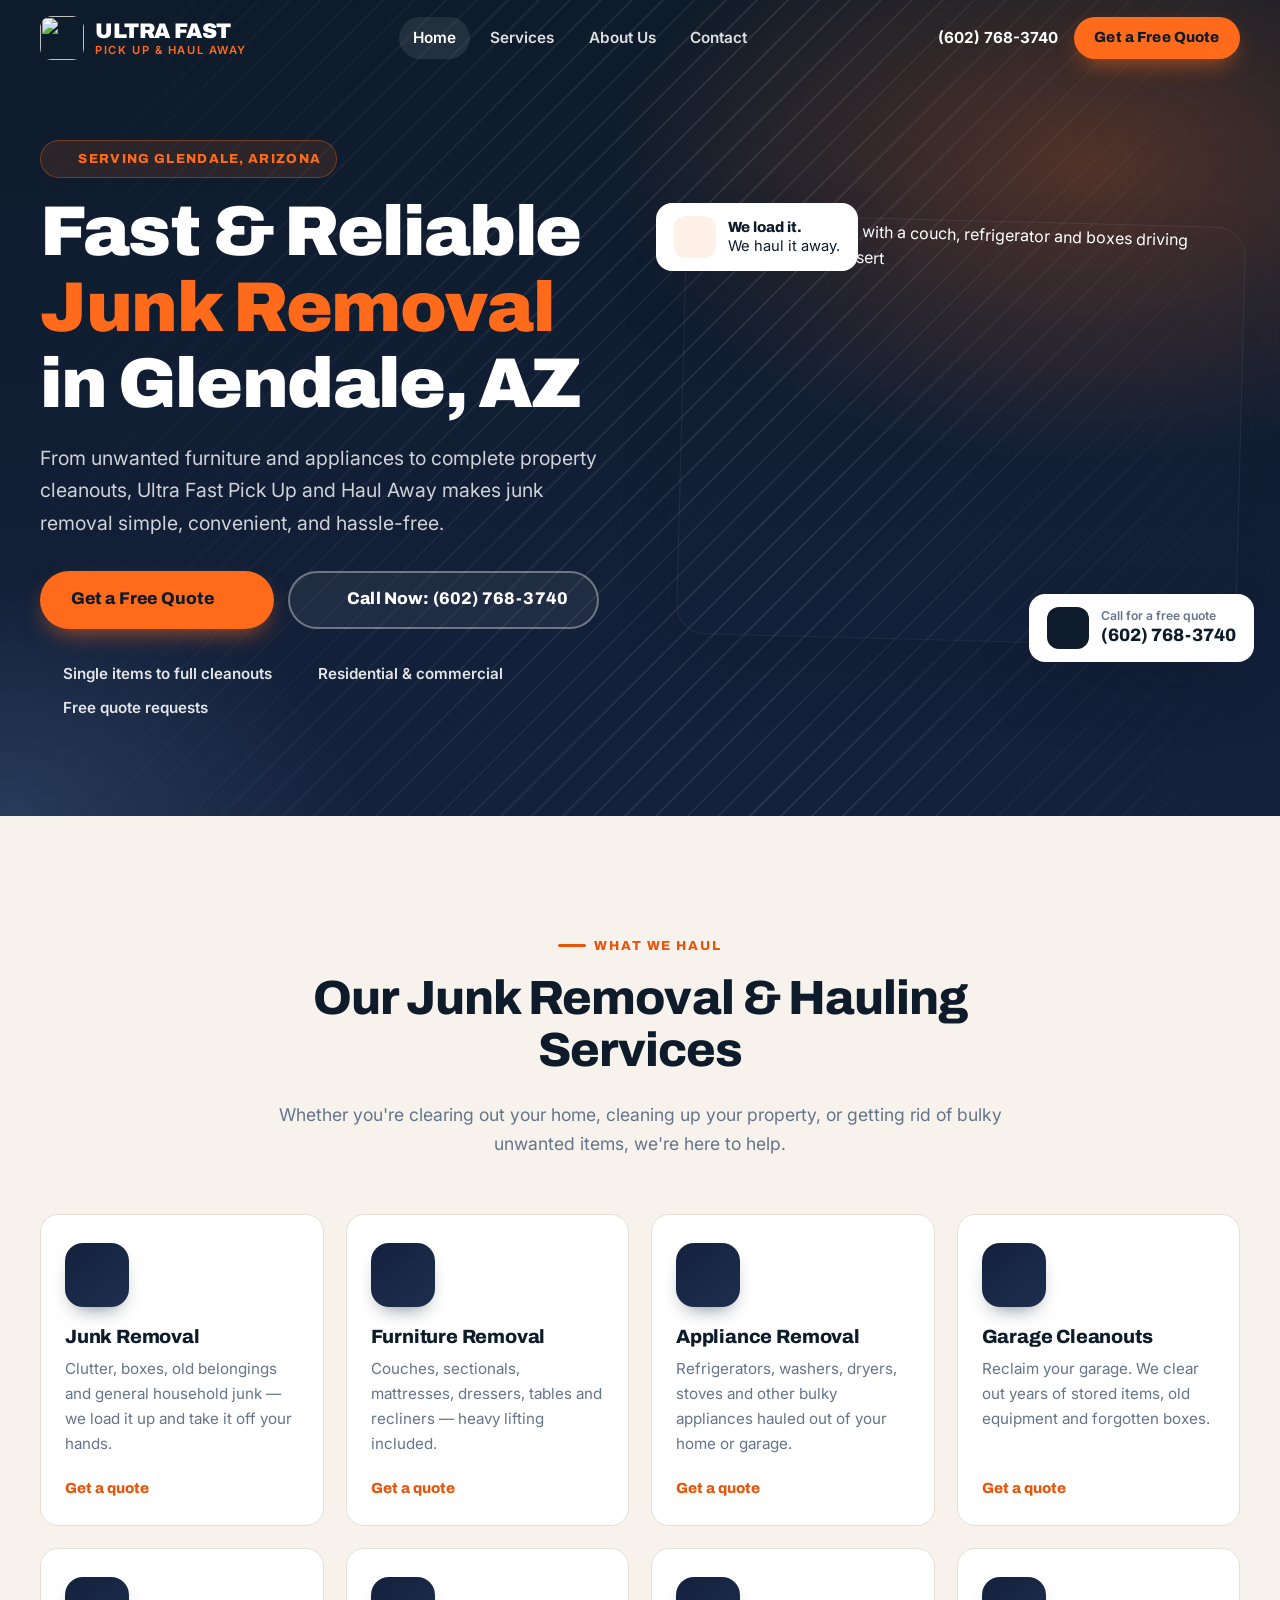
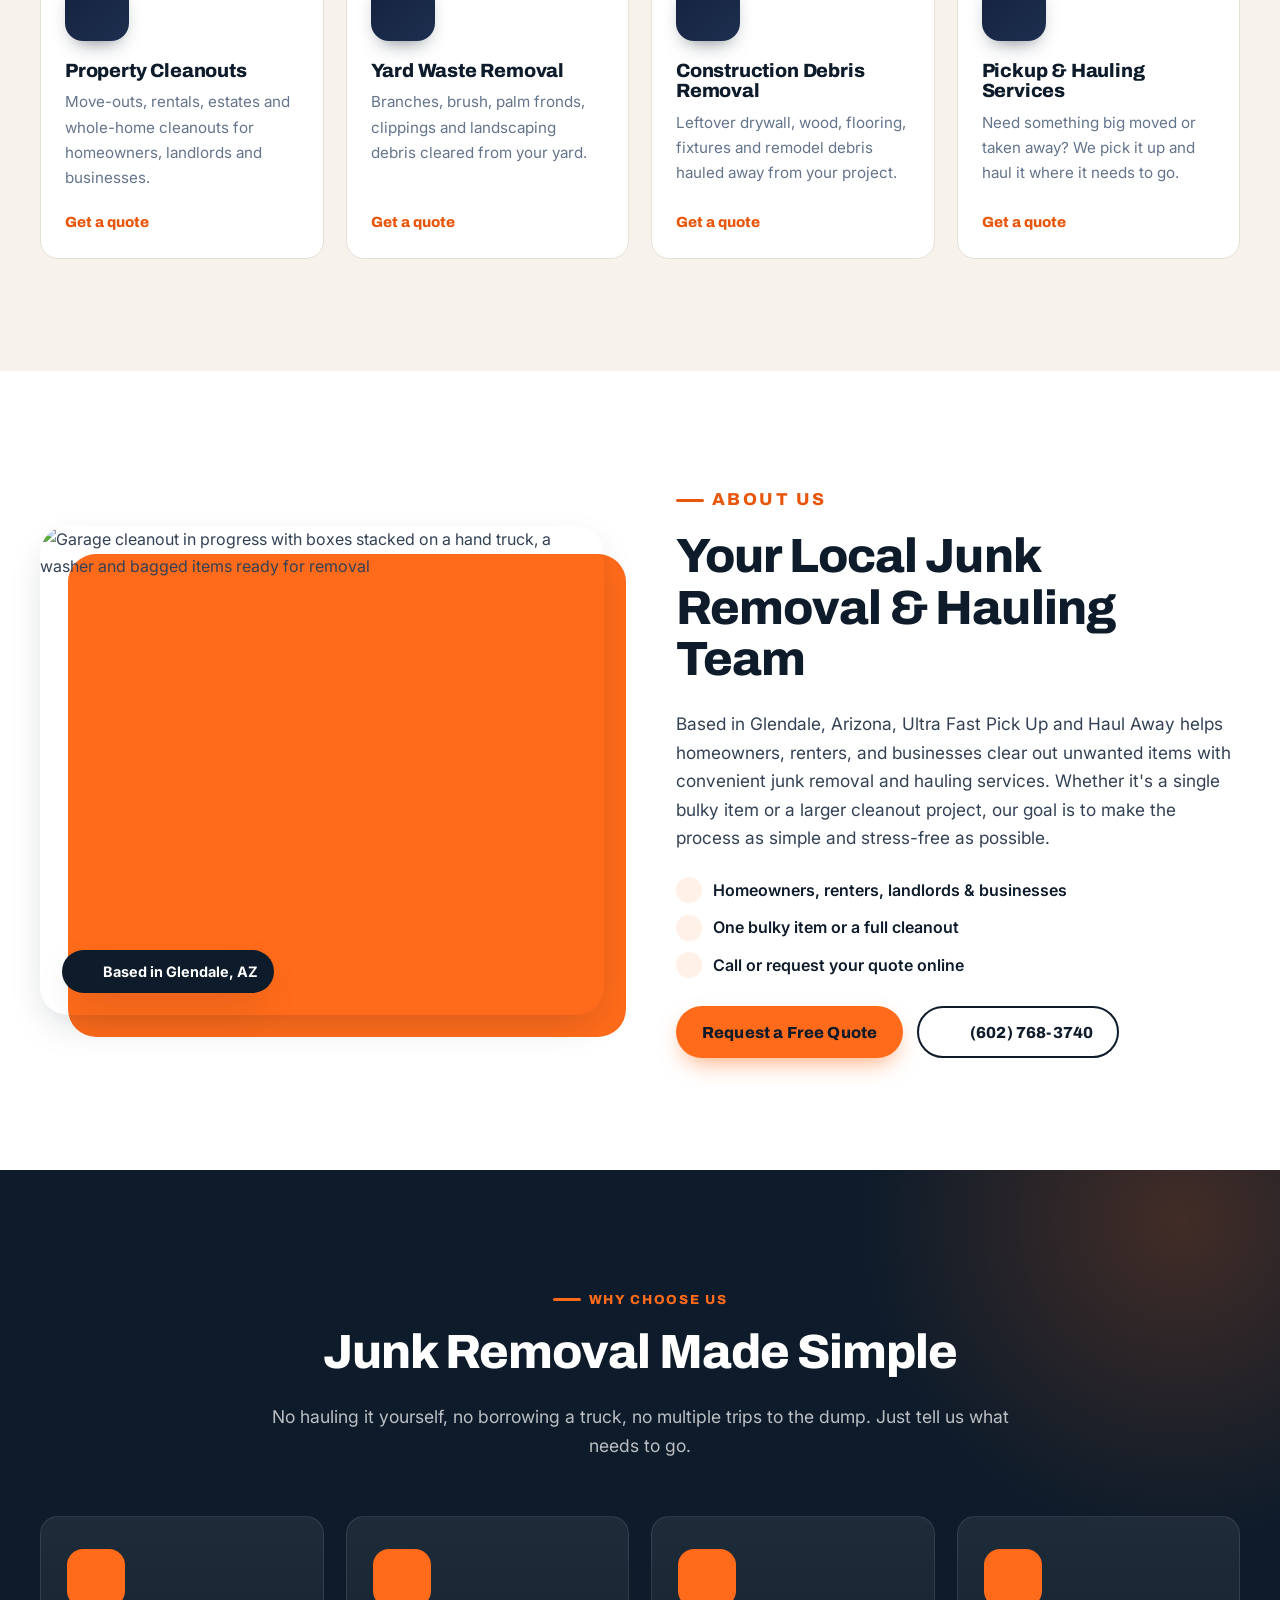
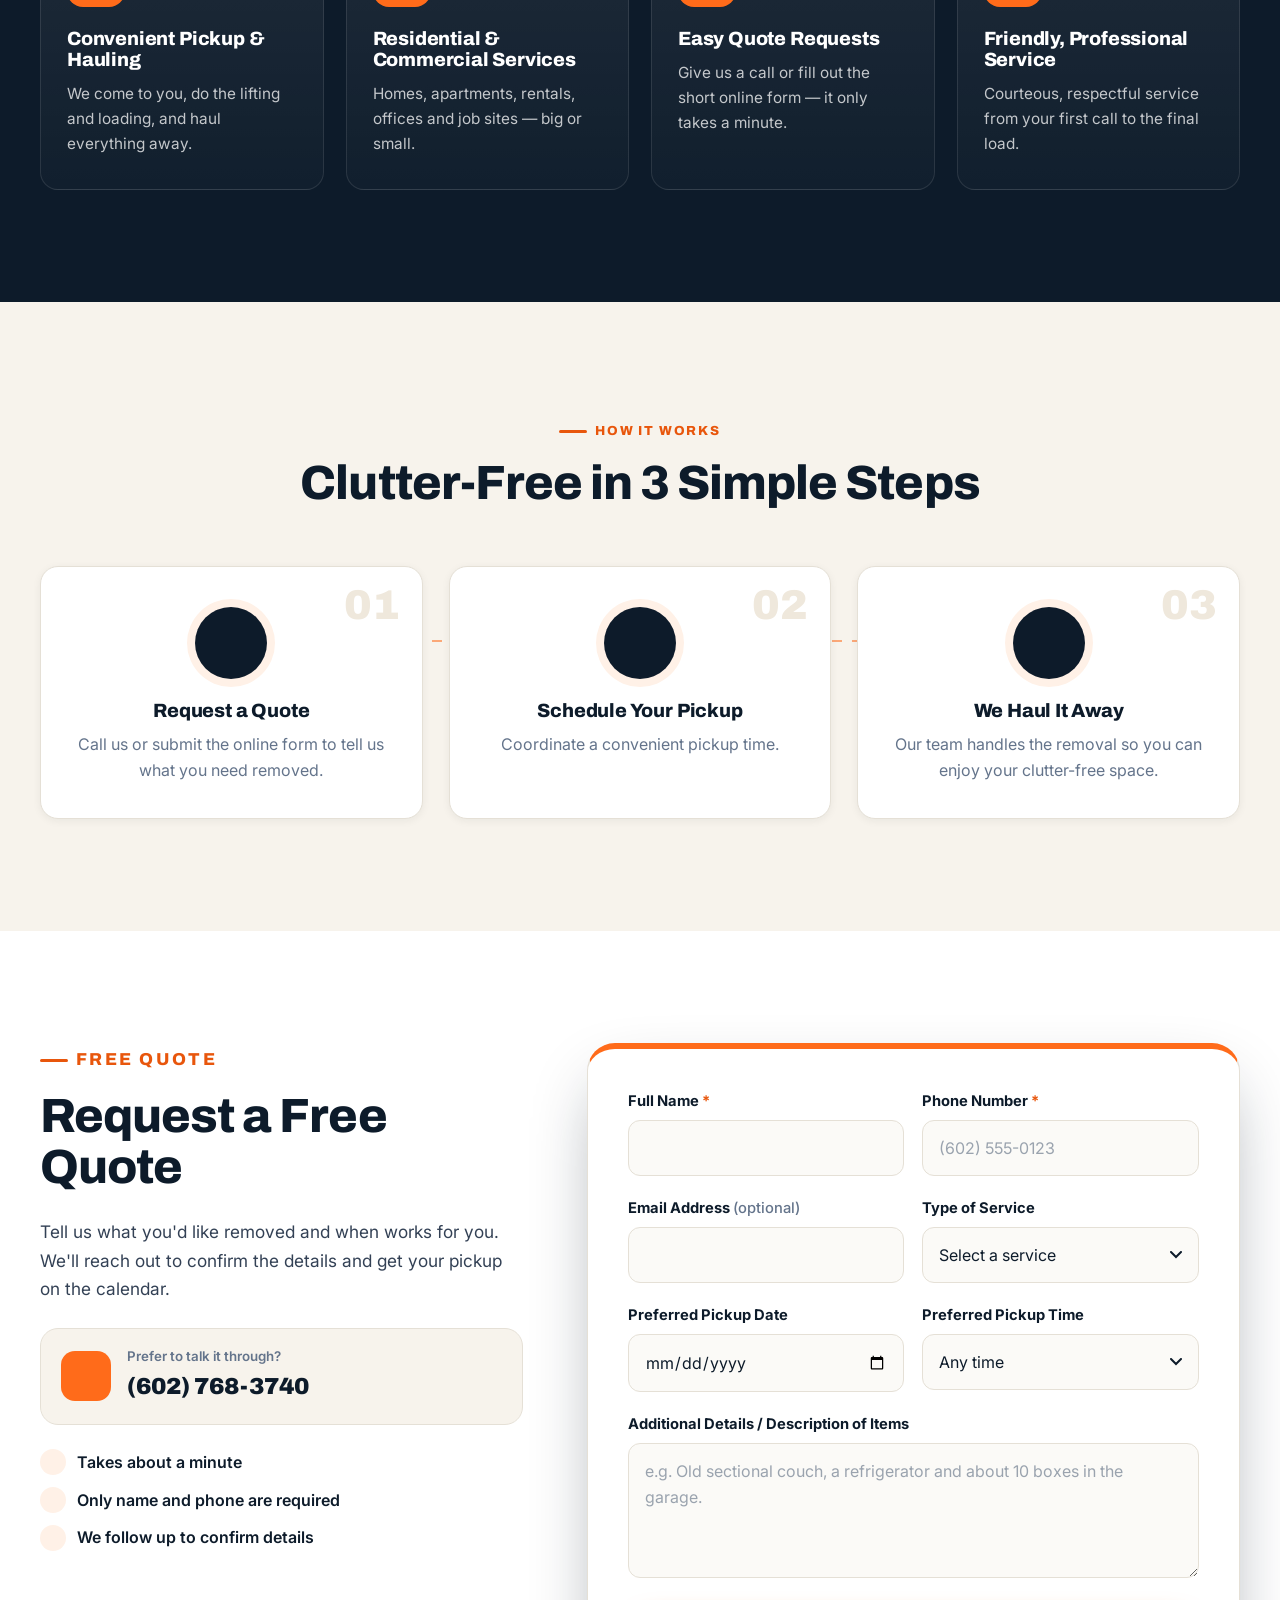
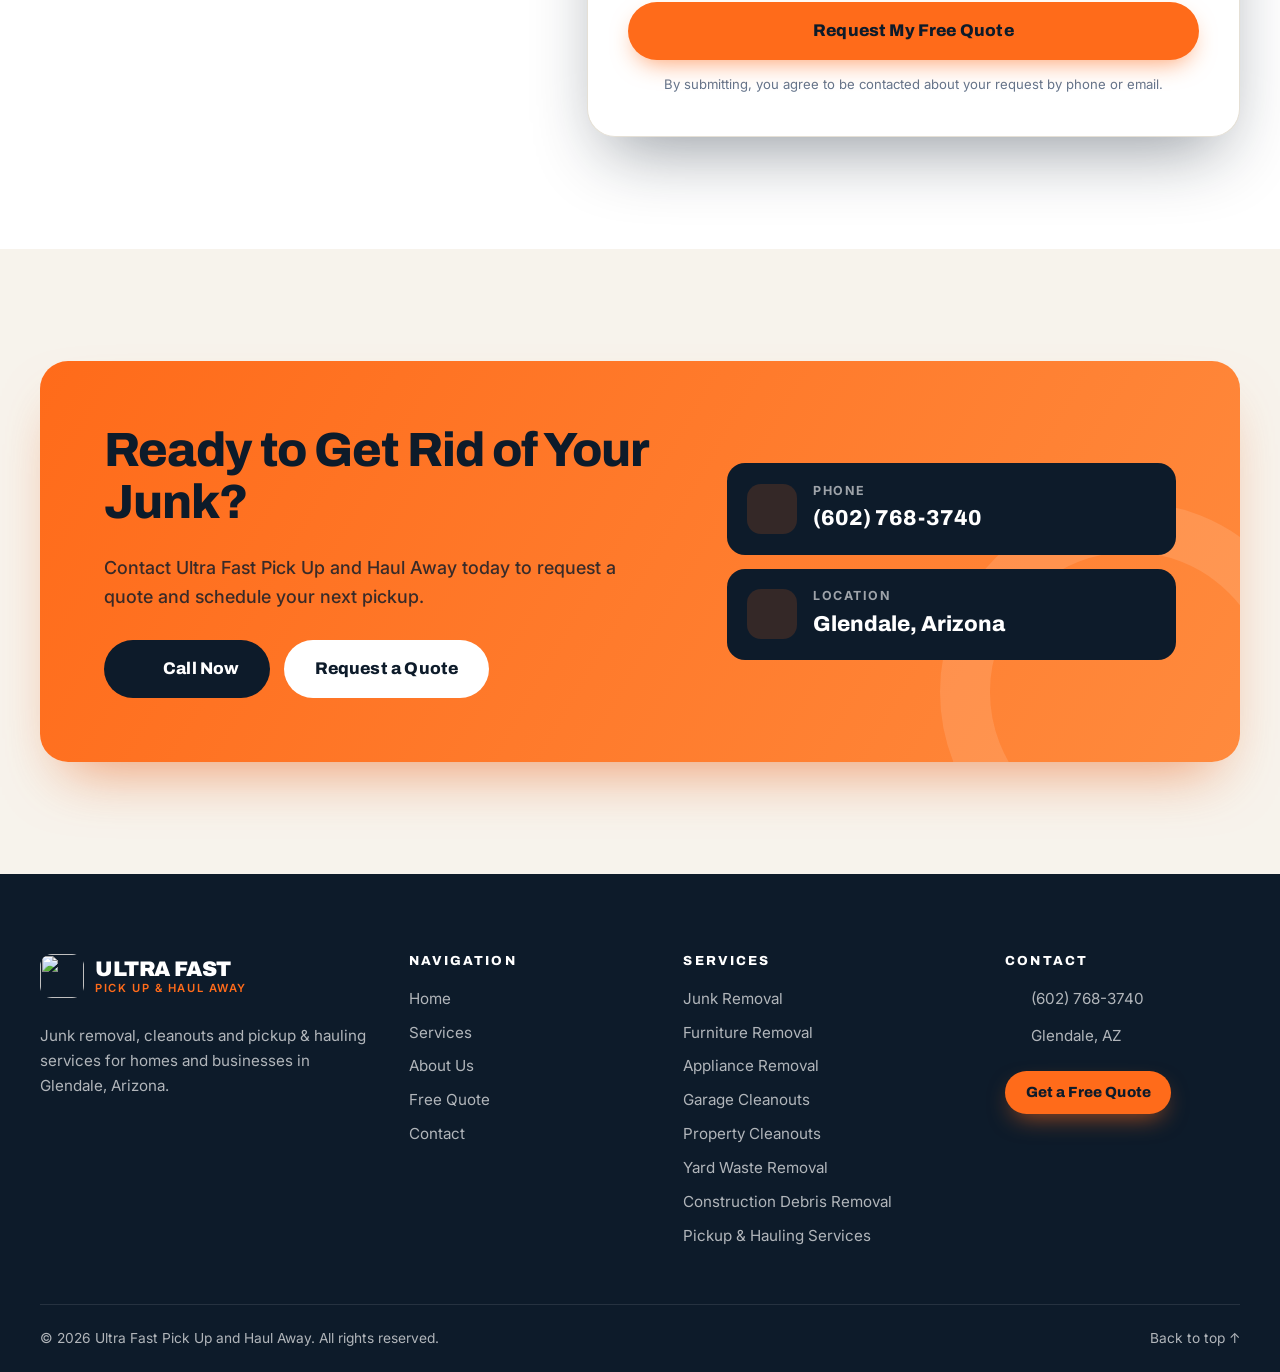
==== index.html @ 65be93d9 "Add files via upload" ====
<!DOCTYPE html>
<html lang="en">
<head>
  <meta charset="UTF-8">
  <meta name="viewport" content="width=device-width, initial-scale=1">
  <title>Junk Removal Glendale, AZ | Ultra Fast Pick Up and Haul Away</title>
  <meta name="description" content="Fast, reliable junk removal and hauling in Glendale, AZ. Furniture, appliance, garage, property, yard waste and construction debris removal. Call (602) 768-3740 for a free quote.">
  <meta name="theme-color" content="#0d1b2a">

  <!-- Open Graph / social sharing -->
  <meta property="og:type" content="website">
  <meta property="og:site_name" content="Ultra Fast Pick Up and Haul Away">
  <meta property="og:title" content="Fast & Reliable Junk Removal in Glendale, AZ">
  <meta property="og:description" content="Furniture, appliances, garage and property cleanouts, yard waste and construction debris. Call (602) 768-3740 or request a free quote online.">
  <meta property="og:image" content="assets/images/og-image.jpg">
  <meta property="og:image:width" content="1200">
  <meta property="og:image:height" content="630">
  <meta property="og:image:alt" content="Ultra Fast Pick Up and Haul Away — Junk Removal in Glendale, AZ">
  <meta property="og:locale" content="en_US">
  <meta name="twitter:card" content="summary_large_image">
  <meta name="twitter:title" content="Fast & Reliable Junk Removal in Glendale, AZ">
  <meta name="twitter:description" content="Junk removal, cleanouts and hauling in Glendale, AZ. Call (602) 768-3740.">
  <meta name="twitter:image" content="assets/images/og-image.jpg">

  <link rel="icon" href="assets/images/logo-mark.svg" type="image/svg+xml">
  <link rel="apple-touch-icon" href="assets/images/apple-touch-icon.png">

  <link rel="preconnect" href="https://fonts.googleapis.com">
  <link rel="preconnect" href="https://fonts.gstatic.com" crossorigin>
  <link href="https://fonts.googleapis.com/css2?family=Archivo:wght@500;700;800;900&family=Inter:wght@400;500;600;700&display=swap" rel="stylesheet">
  <link rel="preload" as="image" href="assets/images/hero-truck.svg" type="image/svg+xml">
  <link rel="stylesheet" href="style.css">

  <script type="application/ld+json">
  {
    "@context": "https://schema.org",
    "@type": "HomeAndConstructionBusiness",
    "name": "Ultra Fast Pick Up and Haul Away",
    "description": "Junk removal, pickup and hauling services in Glendale, Arizona.",
    "telephone": "+1-602-768-3740",
    "image": "assets/images/og-image.jpg",
    "address": {
      "@type": "PostalAddress",
      "addressLocality": "Glendale",
      "addressRegion": "AZ",
      "addressCountry": "US"
    },
    "areaServed": { "@type": "City", "name": "Glendale, Arizona" },
    "hasOfferCatalog": {
      "@type": "OfferCatalog",
      "name": "Junk Removal & Hauling Services",
      "itemListElement": [
        { "@type": "Offer", "itemOffered": { "@type": "Service", "name": "Junk Removal" } },
        { "@type": "Offer", "itemOffered": { "@type": "Service", "name": "Furniture Removal" } },
        { "@type": "Offer", "itemOffered": { "@type": "Service", "name": "Appliance Removal" } },
        { "@type": "Offer", "itemOffered": { "@type": "Service", "name": "Garage Cleanouts" } },
        { "@type": "Offer", "itemOffered": { "@type": "Service", "name": "Property Cleanouts" } },
        { "@type": "Offer", "itemOffered": { "@type": "Service", "name": "Yard Waste Removal" } },
        { "@type": "Offer", "itemOffered": { "@type": "Service", "name": "Construction Debris Removal" } },
        { "@type": "Offer", "itemOffered": { "@type": "Service", "name": "Pickup & Hauling Services" } }
      ]
    }
  }
  </script>
  <script>document.documentElement.classList.add('js');</script>
</head>
<body>
  <a class="skip-link" href="#main">Skip to main content</a>

  <!-- ============ NAVIGATION ============ -->
  <header class="site-header" id="top">
    <div class="container nav-wrap">
      <a class="brand" href="#top" aria-label="Ultra Fast Pick Up and Haul Away — home">
        <img src="assets/images/logo-mark.svg" alt="" width="44" height="44">
        <span class="brand-text">
          <span class="brand-name">Ultra Fast</span>
          <span class="brand-sub">Pick Up &amp; Haul Away</span>
        </span>
      </a>

      <nav class="main-nav" id="main-nav" aria-label="Main">
        <ul>
          <li><a href="#top">Home</a></li>
          <li><a href="#services">Services</a></li>
          <li><a href="#about">About Us</a></li>
          <li><a href="#contact">Contact</a></li>
        </ul>
        <div class="nav-mobile-cta">
          <a class="btn btn-primary btn-block" href="#quote">Get a Free Quote</a>
          <a class="btn btn-outline-light btn-block" href="tel:+16027683740">
            <svg class="icon" aria-hidden="true"><use href="assets/icons/sprite.svg#i-phone"/></svg>
            (602) 768-3740
          </a>
        </div>
      </nav>

      <div class="nav-actions">
        <a class="nav-phone" href="tel:+16027683740" aria-label="Call (602) 768-3740">
          <svg class="icon" aria-hidden="true"><use href="assets/icons/sprite.svg#i-phone"/></svg>
          <span>(602) 768-3740</span>
        </a>
        <a class="btn btn-primary btn-sm nav-quote" href="#quote">Get a Free Quote</a>
        <button class="nav-toggle" type="button" aria-controls="main-nav" aria-expanded="false" aria-label="Open menu">
          <span></span><span></span><span></span>
        </button>
      </div>
    </div>
  </header>

  <main id="main">
    <!-- ============ HERO ============ -->
    <section class="hero" data-nav="#top" aria-labelledby="hero-heading">
      <div class="hero-bg" aria-hidden="true"></div>
      <div class="container hero-grid">
        <div class="hero-copy">
          <p class="eyebrow eyebrow-light">
            <svg class="icon" aria-hidden="true"><use href="assets/icons/sprite.svg#i-pin"/></svg>
            Serving Glendale, Arizona
          </p>
          <h1 id="hero-heading">Fast &amp; Reliable <span class="accent">Junk Removal</span> in Glendale, AZ</h1>
          <p class="hero-lead">From unwanted furniture and appliances to complete property cleanouts, Ultra Fast Pick Up and Haul Away makes junk removal simple, convenient, and hassle-free.</p>
          <div class="hero-ctas">
            <a class="btn btn-primary btn-lg" href="#quote">
              Get a Free Quote
              <svg class="icon" aria-hidden="true"><use href="assets/icons/sprite.svg#i-arrow"/></svg>
            </a>
            <a class="btn btn-outline-light btn-lg" href="tel:+16027683740">
              <svg class="icon" aria-hidden="true"><use href="assets/icons/sprite.svg#i-phone"/></svg>
              Call Now: (602) 768-3740
            </a>
          </div>
          <ul class="hero-points">
            <li><svg class="icon" aria-hidden="true"><use href="assets/icons/sprite.svg#i-check"/></svg>Single items to full cleanouts</li>
            <li><svg class="icon" aria-hidden="true"><use href="assets/icons/sprite.svg#i-check"/></svg>Residential &amp; commercial</li>
            <li><svg class="icon" aria-hidden="true"><use href="assets/icons/sprite.svg#i-check"/></svg>Free quote requests</li>
          </ul>
        </div>

        <div class="hero-visual">
          <div class="hero-frame">
            <img src="assets/images/hero-truck.svg" alt="Hauling truck loaded with a couch, refrigerator and boxes driving through the Arizona desert" width="800" height="600" fetchpriority="high">
          </div>
          <div class="hero-badge hero-badge-top">
            <span class="badge-icon"><svg class="icon" aria-hidden="true"><use href="assets/icons/sprite.svg#i-truck"/></svg></span>
            <span><strong>We load it.</strong><br>We haul it away.</span>
          </div>
          <a class="hero-badge hero-badge-bottom" href="tel:+16027683740">
            <span class="badge-icon badge-icon-dark"><svg class="icon" aria-hidden="true"><use href="assets/icons/sprite.svg#i-phone"/></svg></span>
            <span><small>Call for a free quote</small><strong>(602) 768-3740</strong></span>
          </a>
        </div>
      </div>
    </section>

    <!-- ============ SERVICES ============ -->
    <section class="section services" id="services" data-nav="#services" aria-labelledby="services-heading">
      <div class="container">
        <div class="section-head reveal">
          <p class="eyebrow">What We Haul</p>
          <h2 id="services-heading">Our Junk Removal &amp; Hauling Services</h2>
          <p>Whether you're clearing out your home, cleaning up your property, or getting rid of bulky unwanted items, we're here to help.</p>
        </div>

        <div class="service-grid">
          <article class="service-card reveal" id="service-junk-removal">
            <div class="service-icon"><svg aria-hidden="true"><use href="assets/icons/sprite.svg#i-trash"/></svg></div>
            <h3>Junk Removal</h3>
            <p>Clutter, boxes, old belongings and general household junk — we load it up and take it off your hands.</p>
            <a class="service-link" href="#quote" data-service="Junk Removal">Get a quote <svg class="icon" aria-hidden="true"><use href="assets/icons/sprite.svg#i-arrow"/></svg></a>
          </article>

          <article class="service-card reveal" id="service-furniture-removal">
            <div class="service-icon"><svg aria-hidden="true"><use href="assets/icons/sprite.svg#i-sofa"/></svg></div>
            <h3>Furniture Removal</h3>
            <p>Couches, sectionals, mattresses, dressers, tables and recliners — heavy lifting included.</p>
            <a class="service-link" href="#quote" data-service="Furniture Removal">Get a quote <svg class="icon" aria-hidden="true"><use href="assets/icons/sprite.svg#i-arrow"/></svg></a>
          </article>

          <article class="service-card reveal" id="service-appliance-removal">
            <div class="service-icon"><svg aria-hidden="true"><use href="assets/icons/sprite.svg#i-washer"/></svg></div>
            <h3>Appliance Removal</h3>
            <p>Refrigerators, washers, dryers, stoves and other bulky appliances hauled out of your home or garage.</p>
            <a class="service-link" href="#quote" data-service="Appliance Removal">Get a quote <svg class="icon" aria-hidden="true"><use href="assets/icons/sprite.svg#i-arrow"/></svg></a>
          </article>

          <article class="service-card reveal" id="service-garage-cleanouts">
            <div class="service-icon"><svg aria-hidden="true"><use href="assets/icons/sprite.svg#i-garage"/></svg></div>
            <h3>Garage Cleanouts</h3>
            <p>Reclaim your garage. We clear out years of stored items, old equipment and forgotten boxes.</p>
            <a class="service-link" href="#quote" data-service="Garage Cleanouts">Get a quote <svg class="icon" aria-hidden="true"><use href="assets/icons/sprite.svg#i-arrow"/></svg></a>
          </article>

          <article class="service-card reveal" id="service-property-cleanouts">
            <div class="service-icon"><svg aria-hidden="true"><use href="assets/icons/sprite.svg#i-home"/></svg></div>
            <h3>Property Cleanouts</h3>
            <p>Move-outs, rentals, estates and whole-home cleanouts for homeowners, landlords and businesses.</p>
            <a class="service-link" href="#quote" data-service="Property Cleanouts">Get a quote <svg class="icon" aria-hidden="true"><use href="assets/icons/sprite.svg#i-arrow"/></svg></a>
          </article>

          <article class="service-card reveal" id="service-yard-waste-removal">
            <div class="service-icon"><svg aria-hidden="true"><use href="assets/icons/sprite.svg#i-leaf"/></svg></div>
            <h3>Yard Waste Removal</h3>
            <p>Branches, brush, palm fronds, clippings and landscaping debris cleared from your yard.</p>
            <a class="service-link" href="#quote" data-service="Yard Waste Removal">Get a quote <svg class="icon" aria-hidden="true"><use href="assets/icons/sprite.svg#i-arrow"/></svg></a>
          </article>

          <article class="service-card reveal" id="service-construction-debris-removal">
            <div class="service-icon"><svg aria-hidden="true"><use href="assets/icons/sprite.svg#i-hardhat"/></svg></div>
            <h3>Construction Debris Removal</h3>
            <p>Leftover drywall, wood, flooring, fixtures and remodel debris hauled away from your project.</p>
            <a class="service-link" href="#quote" data-service="Construction Debris Removal">Get a quote <svg class="icon" aria-hidden="true"><use href="assets/icons/sprite.svg#i-arrow"/></svg></a>
          </article>

          <article class="service-card reveal" id="service-pickup-hauling">
            <div class="service-icon"><svg aria-hidden="true"><use href="assets/icons/sprite.svg#i-truck"/></svg></div>
            <h3>Pickup &amp; Hauling Services</h3>
            <p>Need something big moved or taken away? We pick it up and haul it where it needs to go.</p>
            <a class="service-link" href="#quote" data-service="Pickup &amp; Hauling Services">Get a quote <svg class="icon" aria-hidden="true"><use href="assets/icons/sprite.svg#i-arrow"/></svg></a>
          </article>
        </div>
      </div>
    </section>

    <!-- ============ ABOUT ============ -->
    <section class="section about" id="about" data-nav="#about" aria-labelledby="about-heading">
      <div class="container about-grid">
        <div class="about-media reveal">
          <img src="assets/images/garage-cleanout.svg" alt="Garage cleanout in progress with boxes stacked on a hand truck, a washer and bagged items ready for removal" width="600" height="520" loading="lazy">
          <div class="about-tag">
            <svg class="icon" aria-hidden="true"><use href="assets/icons/sprite.svg#i-pin"/></svg>
            Based in Glendale, AZ
          </div>
        </div>
        <div class="about-copy reveal">
          <p class="eyebrow">About Us</p>
          <h2 id="about-heading">Your Local Junk Removal &amp; Hauling Team</h2>
          <p>Based in Glendale, Arizona, Ultra Fast Pick Up and Haul Away helps homeowners, renters, and businesses clear out unwanted items with convenient junk removal and hauling services. Whether it's a single bulky item or a larger cleanout project, our goal is to make the process as simple and stress-free as possible.</p>
          <ul class="check-list">
            <li><svg class="icon" aria-hidden="true"><use href="assets/icons/sprite.svg#i-check"/></svg>Homeowners, renters, landlords &amp; businesses</li>
            <li><svg class="icon" aria-hidden="true"><use href="assets/icons/sprite.svg#i-check"/></svg>One bulky item or a full cleanout</li>
            <li><svg class="icon" aria-hidden="true"><use href="assets/icons/sprite.svg#i-check"/></svg>Call or request your quote online</li>
          </ul>
          <div class="btn-row">
            <a class="btn btn-primary" href="#quote">Request a Free Quote</a>
            <a class="btn btn-ghost" href="tel:+16027683740">
              <svg class="icon" aria-hidden="true"><use href="assets/icons/sprite.svg#i-phone"/></svg>
              (602) 768-3740
            </a>
          </div>
        </div>
      </div>
    </section>

    <!-- ============ WHY CHOOSE US ============ -->
    <section class="section why" data-nav="#about" aria-labelledby="why-heading">
      <div class="container">
        <div class="section-head section-head-light reveal">
          <p class="eyebrow eyebrow-light">Why Choose Us</p>
          <h2 id="why-heading">Junk Removal Made Simple</h2>
          <p>No hauling it yourself, no borrowing a truck, no multiple trips to the dump. Just tell us what needs to go.</p>
        </div>
        <div class="why-grid">
          <div class="why-card reveal">
            <div class="why-icon"><svg aria-hidden="true"><use href="assets/icons/sprite.svg#i-truck"/></svg></div>
            <h3>Convenient Pickup &amp; Hauling</h3>
            <p>We come to you, do the lifting and loading, and haul everything away.</p>
          </div>
          <div class="why-card reveal">
            <div class="why-icon"><svg aria-hidden="true"><use href="assets/icons/sprite.svg#i-building"/></svg></div>
            <h3>Residential &amp; Commercial Services</h3>
            <p>Homes, apartments, rentals, offices and job sites — big or small.</p>
          </div>
          <div class="why-card reveal">
            <div class="why-icon"><svg aria-hidden="true"><use href="assets/icons/sprite.svg#i-clipboard"/></svg></div>
            <h3>Easy Quote Requests</h3>
            <p>Give us a call or fill out the short online form — it only takes a minute.</p>
          </div>
          <div class="why-card reveal">
            <div class="why-icon"><svg aria-hidden="true"><use href="assets/icons/sprite.svg#i-smile"/></svg></div>
            <h3>Friendly, Professional Service</h3>
            <p>Courteous, respectful service from your first call to the final load.</p>
          </div>
        </div>
      </div>
    </section>

    <!-- ============ HOW IT WORKS ============ -->
    <section class="section steps" data-nav="#about" aria-labelledby="steps-heading">
      <div class="container">
        <div class="section-head reveal">
          <p class="eyebrow">How It Works</p>
          <h2 id="steps-heading">Clutter-Free in 3 Simple Steps</h2>
        </div>
        <ol class="step-grid">
          <li class="step-card reveal">
            <span class="step-num" aria-hidden="true">01</span>
            <div class="step-icon"><svg aria-hidden="true"><use href="assets/icons/sprite.svg#i-chat"/></svg></div>
            <h3>Request a Quote</h3>
            <p>Call us or submit the online form to tell us what you need removed.</p>
          </li>
          <li class="step-card reveal">
            <span class="step-num" aria-hidden="true">02</span>
            <div class="step-icon"><svg aria-hidden="true"><use href="assets/icons/sprite.svg#i-calendar"/></svg></div>
            <h3>Schedule Your Pickup</h3>
            <p>Coordinate a convenient pickup time.</p>
          </li>
          <li class="step-card reveal">
            <span class="step-num" aria-hidden="true">03</span>
            <div class="step-icon"><svg aria-hidden="true"><use href="assets/icons/sprite.svg#i-sparkle"/></svg></div>
            <h3>We Haul It Away</h3>
            <p>Our team handles the removal so you can enjoy your clutter-free space.</p>
          </li>
        </ol>
      </div>
    </section>

    <!-- ============ QUOTE FORM ============ -->
    <section class="section quote" id="quote" data-nav="#contact" aria-labelledby="quote-heading">
      <div class="container quote-grid">
        <div class="quote-intro reveal">
          <p class="eyebrow">Free Quote</p>
          <h2 id="quote-heading">Request a Free Quote</h2>
          <p>Tell us what you'd like removed and when works for you. We'll reach out to confirm the details and get your pickup on the calendar.</p>
          <div class="quote-call">
            <span class="quote-call-icon"><svg class="icon" aria-hidden="true"><use href="assets/icons/sprite.svg#i-phone"/></svg></span>
            <div>
              <small>Prefer to talk it through?</small>
              <a href="tel:+16027683740">(602) 768-3740</a>
            </div>
          </div>
          <ul class="check-list">
            <li><svg class="icon" aria-hidden="true"><use href="assets/icons/sprite.svg#i-check"/></svg>Takes about a minute</li>
            <li><svg class="icon" aria-hidden="true"><use href="assets/icons/sprite.svg#i-check"/></svg>Only name and phone are required</li>
            <li><svg class="icon" aria-hidden="true"><use href="assets/icons/sprite.svg#i-check"/></svg>We follow up to confirm details</li>
          </ul>
        </div>

        <div class="form-card reveal">
          <form class="quote-form" id="quote-form" name="quote-request" method="POST" action="/thank-you.html" data-netlify="true" netlify-honeypot="bot-field">
            <input type="hidden" name="form-name" value="quote-request">
            <p class="hp-field" aria-hidden="true">
              <label>Leave this field empty: <input name="bot-field" tabindex="-1" autocomplete="off"></label>
            </p>

            <div class="form-grid">
              <div class="field">
                <label for="name">Full Name <span class="req" aria-hidden="true">*</span></label>
                <input type="text" id="name" name="name" autocomplete="name" required maxlength="100" aria-describedby="name-error">
                <p class="field-error" id="name-error" aria-live="polite"></p>
              </div>

              <div class="field">
                <label for="phone">Phone Number <span class="req" aria-hidden="true">*</span></label>
                <input type="tel" id="phone" name="phone" autocomplete="tel" inputmode="tel" required placeholder="(602) 555-0123" maxlength="20" aria-describedby="phone-error">
                <p class="field-error" id="phone-error" aria-live="polite"></p>
              </div>

              <div class="field">
                <label for="email">Email Address <span class="optional">(optional)</span></label>
                <input type="email" id="email" name="email" autocomplete="email" maxlength="120" aria-describedby="email-error">
                <p class="field-error" id="email-error" aria-live="polite"></p>
              </div>

              <div class="field">
                <label for="service">Type of Service</label>
                <select id="service" name="service">
                  <option value="">Select a service</option>
                  <option>Junk Removal</option>
                  <option>Furniture Removal</option>
                  <option>Appliance Removal</option>
                  <option>Garage Cleanouts</option>
                  <option>Property Cleanouts</option>
                  <option>Yard Waste Removal</option>
                  <option>Construction Debris Removal</option>
                  <option>Pickup &amp; Hauling Services</option>
                </select>
              </div>

              <div class="field">
                <label for="date">Preferred Pickup Date</label>
                <input type="date" id="date" name="date" aria-describedby="date-error">
                <p class="field-error" id="date-error" aria-live="polite"></p>
              </div>

              <div class="field">
                <label for="time">Preferred Pickup Time</label>
                <select id="time" name="time">
                  <option value="">Any time</option>
                  <option>Morning (8am – 11am)</option>
                  <option>Midday (11am – 2pm)</option>
                  <option>Afternoon (2pm – 5pm)</option>
                  <option>Evening (5pm – 7pm)</option>
                </select>
              </div>

              <div class="field field-full">
                <label for="details">Additional Details / Description of Items</label>
                <textarea id="details" name="details" rows="4" maxlength="2000" placeholder="e.g. Old sectional couch, a refrigerator and about 10 boxes in the garage."></textarea>
              </div>
            </div>

            <div class="form-status" id="form-status" role="alert" hidden></div>

            <button class="btn btn-primary btn-lg btn-block" type="submit" id="submit-btn">
              <span class="btn-label">Request My Free Quote</span>
              <span class="spinner" aria-hidden="true"></span>
            </button>
            <p class="form-note">By submitting, you agree to be contacted about your request by phone or email.</p>
          </form>
        </div>
      </div>
    </section>

    <!-- ============ CONTACT ============ -->
    <section class="section contact" id="contact" data-nav="#contact" aria-labelledby="contact-heading">
      <div class="container">
        <div class="contact-panel reveal">
          <div class="contact-copy">
            <h2 id="contact-heading">Ready to Get Rid of Your Junk?</h2>
            <p>Contact Ultra Fast Pick Up and Haul Away today to request a quote and schedule your next pickup.</p>
            <div class="btn-row">
              <a class="btn btn-dark btn-lg" href="tel:+16027683740">
                <svg class="icon" aria-hidden="true"><use href="assets/icons/sprite.svg#i-phone"/></svg>
                Call Now
              </a>
              <a class="btn btn-light btn-lg" href="#quote">Request a Quote</a>
            </div>
          </div>
          <div class="contact-info">
            <a class="info-card" href="tel:+16027683740">
              <span class="info-icon"><svg class="icon" aria-hidden="true"><use href="assets/icons/sprite.svg#i-phone"/></svg></span>
              <span><small>Phone</small><strong>(602) 768-3740</strong></span>
            </a>
            <div class="info-card">
              <span class="info-icon"><svg class="icon" aria-hidden="true"><use href="assets/icons/sprite.svg#i-pin"/></svg></span>
              <span><small>Location</small><strong>Glendale, Arizona</strong></span>
            </div>
          </div>
        </div>
      </div>
    </section>
  </main>

  <!-- ============ FOOTER ============ -->
  <footer class="site-footer">
    <div class="container footer-grid">
      <div class="footer-brand">
        <a class="brand" href="#top" aria-label="Ultra Fast Pick Up and Haul Away — back to top">
          <img src="assets/images/logo-mark.svg" alt="" width="44" height="44" loading="lazy">
          <span class="brand-text">
            <span class="brand-name">Ultra Fast</span>
            <span class="brand-sub">Pick Up &amp; Haul Away</span>
          </span>
        </a>
        <p>Junk removal, cleanouts and pickup &amp; hauling services for homes and businesses in Glendale, Arizona.</p>
      </div>
      <nav class="footer-col" aria-label="Footer">
        <h3>Navigation</h3>
        <ul>
          <li><a href="#top">Home</a></li>
          <li><a href="#services">Services</a></li>
          <li><a href="#about">About Us</a></li>
          <li><a href="#quote">Free Quote</a></li>
          <li><a href="#contact">Contact</a></li>
        </ul>
      </nav>
      <div class="footer-col">
        <h3>Services</h3>
        <ul>
          <li><a href="#service-junk-removal">Junk Removal</a></li>
          <li><a href="#service-furniture-removal">Furniture Removal</a></li>
          <li><a href="#service-appliance-removal">Appliance Removal</a></li>
          <li><a href="#service-garage-cleanouts">Garage Cleanouts</a></li>
          <li><a href="#service-property-cleanouts">Property Cleanouts</a></li>
          <li><a href="#service-yard-waste-removal">Yard Waste Removal</a></li>
          <li><a href="#service-construction-debris-removal">Construction Debris Removal</a></li>
          <li><a href="#service-pickup-hauling">Pickup &amp; Hauling Services</a></li>
        </ul>
      </div>
      <div class="footer-col">
        <h3>Contact</h3>
        <ul class="footer-contact">
          <li><a href="tel:+16027683740"><svg class="icon" aria-hidden="true"><use href="assets/icons/sprite.svg#i-phone"/></svg>(602) 768-3740</a></li>
          <li><span><svg class="icon" aria-hidden="true"><use href="assets/icons/sprite.svg#i-pin"/></svg>Glendale, AZ</span></li>
        </ul>
        <a class="btn btn-primary btn-sm" href="#quote">Get a Free Quote</a>
      </div>
    </div>
    <div class="container footer-bottom">
      <p>&copy; <span data-year>2026</span> Ultra Fast Pick Up and Haul Away. All rights reserved.</p>
      <a href="#top" class="back-top">Back to top ↑</a>
    </div>
  </footer>

  <!-- Mobile sticky call bar -->
  <div class="mobile-bar" aria-label="Quick contact">
    <a class="mobile-bar-call" href="tel:+16027683740">
      <svg class="icon" aria-hidden="true"><use href="assets/icons/sprite.svg#i-phone"/></svg>
      Call Now
    </a>
    <a class="mobile-bar-quote" href="#quote">Free Quote</a>
  </div>

  <script src="script.js" defer></script>
</body>
</html>
---- style.css ----
/* ==========================================================
   Ultra Fast Pick Up and Haul Away — main stylesheet
   ========================================================== */

:root {
  --ink: #0d1b2a;
  --ink-2: #14213d;
  --ink-3: #1d2f4f;
  --orange: #ff6b1a;
  --orange-600: #e8560c;
  --orange-100: #fff1e7;
  --sand: #f7f3ec;
  --sand-2: #efe8dc;
  --white: #ffffff;
  --text: #334155;
  --muted: #64748b;
  --line: #e5e0d6;
  --success: #15803d;
  --error: #c62828;

  --font-head: "Archivo", "Arial Narrow", Arial, sans-serif;
  --font-body: "Inter", system-ui, -apple-system, "Segoe UI", Roboto, sans-serif;

  --radius-sm: 10px;
  --radius: 18px;
  --radius-lg: 28px;
  --shadow-sm: 0 2px 8px rgba(13, 27, 42, .06);
  --shadow: 0 14px 40px -12px rgba(13, 27, 42, .22);
  --shadow-lg: 0 30px 70px -20px rgba(13, 27, 42, .45);
  --header-h: 76px;
  --ease: cubic-bezier(.2, .7, .2, 1);
}

*, *::before, *::after { box-sizing: border-box; }

html {
  scroll-behavior: smooth;
  scroll-padding-top: calc(var(--header-h) + 12px);
  -webkit-text-size-adjust: 100%;
}

body {
  margin: 0;
  font-family: var(--font-body);
  font-size: 1rem;
  line-height: 1.65;
  color: var(--text);
  background: var(--sand);
  -webkit-font-smoothing: antialiased;
  overflow-x: hidden;
}

img, svg { display: block; max-width: 100%; }
img { height: auto; }
a { color: inherit; text-decoration: none; }
ul, ol { margin: 0; padding: 0; list-style: none; }
h1, h2, h3 { font-family: var(--font-head); color: var(--ink); line-height: 1.08; margin: 0 0 .5em; letter-spacing: -.02em; }
h1 { font-size: clamp(2.4rem, 5.6vw, 4.4rem); font-weight: 900; }
h2 { font-size: clamp(1.9rem, 3.8vw, 3rem); font-weight: 800; }
h3 { font-size: 1.2rem; font-weight: 800; letter-spacing: -.01em; }
p { margin: 0 0 1rem; }

:focus-visible { outline: 3px solid var(--orange); outline-offset: 3px; border-radius: 6px; }

.container { width: min(1200px, 100% - 40px); margin-inline: auto; }

.skip-link {
  position: absolute; left: 16px; top: -60px; z-index: 200;
  background: var(--orange); color: var(--ink); font-weight: 700;
  padding: 10px 16px; border-radius: 8px; transition: top .2s;
}
.skip-link:focus { top: 12px; }

.icon { width: 1.15em; height: 1.15em; flex-shrink: 0; }

/* ---------- Buttons ---------- */
.btn {
  display: inline-flex; align-items: center; justify-content: center; gap: .55rem;
  font-family: var(--font-head); font-weight: 800; font-size: 1rem; letter-spacing: .01em;
  padding: .9rem 1.5rem; border-radius: 999px; border: 2px solid transparent;
  cursor: pointer; white-space: nowrap; line-height: 1.2;
  transition: transform .25s var(--ease), box-shadow .25s var(--ease), background-color .2s, color .2s, border-color .2s;
}
.btn:hover { transform: translateY(-2px); }
.btn:active { transform: translateY(0); }
.btn .icon { transition: transform .25s var(--ease); }
.btn:hover .icon { transform: translateX(2px); }

.btn-primary { background: var(--orange); color: var(--ink); box-shadow: 0 10px 24px -8px rgba(255, 107, 26, .65); }
.btn-primary:hover { background: #ff7d36; box-shadow: 0 16px 32px -10px rgba(255, 107, 26, .8); }
.btn-outline-light { border-color: rgba(255,255,255,.35); color: var(--white); background: rgba(255,255,255,.06); }
.btn-outline-light:hover { border-color: var(--white); background: rgba(255,255,255,.14); }
.btn-ghost { border-color: var(--ink); color: var(--ink); }
.btn-ghost:hover { background: var(--ink); color: var(--white); }
.btn-dark { background: var(--ink); color: var(--white); }
.btn-dark:hover { background: var(--ink-3); box-shadow: var(--shadow); }
.btn-light { background: var(--white); color: var(--ink); }
.btn-light:hover { box-shadow: var(--shadow); }

.btn-sm { padding: .65rem 1.15rem; font-size: .92rem; }
.btn-lg { padding: 1.05rem 1.8rem; font-size: 1.06rem; }
.btn-block { width: 100%; }
.btn-row { display: flex; flex-wrap: wrap; gap: .85rem; margin-top: 1.75rem; }

/* ---------- Header / Nav ---------- */
.site-header {
  position: fixed; inset: 0 0 auto; z-index: 100; height: var(--header-h);
  display: flex; align-items: center;
  transition: background-color .3s, box-shadow .3s, backdrop-filter .3s;
}
.site-header.scrolled,
.site-header.menu-open {
  background: rgba(13, 27, 42, .94);
  backdrop-filter: blur(12px); -webkit-backdrop-filter: blur(12px);
  box-shadow: 0 8px 30px -10px rgba(0,0,0,.45);
}
/* backdrop-filter would make the fixed mobile menu position relative to the header */
.site-header.menu-open { background: var(--ink); backdrop-filter: none; -webkit-backdrop-filter: none; }
.nav-wrap { display: flex; align-items: center; justify-content: space-between; gap: 1.5rem; }

.brand { display: inline-flex; align-items: center; gap: .7rem; color: var(--white); }
.brand img { width: 44px; height: 44px; border-radius: 12px; }
.brand-text { display: flex; flex-direction: column; line-height: 1; }
.brand-name { font-family: var(--font-head); font-weight: 900; font-size: 1.32rem; letter-spacing: -.02em; text-transform: uppercase; }
.brand-sub { font-size: .7rem; font-weight: 600; letter-spacing: .14em; text-transform: uppercase; color: var(--orange); margin-top: 4px; }

.main-nav ul { display: flex; gap: .35rem; }
.main-nav ul a {
  position: relative; display: block; padding: .5rem .9rem; color: rgba(255,255,255,.86);
  font-weight: 600; font-size: .96rem; border-radius: 999px; transition: color .2s, background-color .2s;
}
.main-nav ul a:hover, .main-nav ul a.active { color: var(--white); background: rgba(255,255,255,.09); }
.nav-mobile-cta { display: none; }

.nav-actions { display: flex; align-items: center; gap: 1rem; }
.nav-phone { display: inline-flex; align-items: center; gap: .45rem; color: var(--white); font-weight: 700; font-size: .95rem; }
.nav-phone .icon { color: var(--orange); }
.nav-phone:hover span { text-decoration: underline; text-underline-offset: 3px; }

.nav-toggle {
  display: none; width: 46px; height: 46px; border: 0; border-radius: 12px; cursor: pointer;
  background: rgba(255,255,255,.1); padding: 0; position: relative;
}
.nav-toggle span {
  position: absolute; left: 12px; right: 12px; height: 2.5px; border-radius: 2px; background: var(--white);
  transition: transform .3s var(--ease), opacity .2s;
}
.nav-toggle span:nth-child(1) { top: 15px; }
.nav-toggle span:nth-child(2) { top: 22px; }
.nav-toggle span:nth-child(3) { top: 29px; }
.nav-toggle[aria-expanded="true"] span:nth-child(1) { transform: translateY(7px) rotate(45deg); }
.nav-toggle[aria-expanded="true"] span:nth-child(2) { opacity: 0; }
.nav-toggle[aria-expanded="true"] span:nth-child(3) { transform: translateY(-7px) rotate(-45deg); }

/* ---------- Hero ---------- */
.hero {
  position: relative; overflow: hidden; color: var(--white);
  padding: calc(var(--header-h) + 64px) 0 96px;
  background: var(--ink);
}
.hero-bg {
  position: absolute; inset: 0; pointer-events: none;
  background:
    radial-gradient(800px 500px at 85% 20%, rgba(255,107,26,.28), transparent 60%),
    radial-gradient(600px 400px at 0% 100%, rgba(59,85,119,.5), transparent 60%),
    linear-gradient(180deg, var(--ink) 0%, var(--ink-2) 100%);
}
.hero-bg::after {
  content: ""; position: absolute; inset: 0; opacity: .08;
  background-image: repeating-linear-gradient(-45deg, #fff 0 2px, transparent 2px 22px);
  mask-image: linear-gradient(90deg, transparent, #000 60%, transparent);
  -webkit-mask-image: linear-gradient(90deg, transparent, #000 60%, transparent);
}
.hero-grid { position: relative; display: grid; grid-template-columns: 1.05fr 1fr; gap: 56px; align-items: center; }
.hero h1 { color: var(--white); margin-bottom: 1.25rem; }
.hero h1 .accent { color: var(--orange); }
.hero-lead { font-size: clamp(1.05rem, 1.6vw, 1.22rem); color: rgba(255,255,255,.8); max-width: 36rem; margin-bottom: 2rem; }
.hero-ctas { display: flex; flex-wrap: wrap; gap: .9rem; }
.hero-points { display: flex; flex-wrap: wrap; gap: .6rem 1.4rem; margin-top: 2rem; }
.hero-points li { display: inline-flex; align-items: center; gap: .45rem; font-size: .95rem; font-weight: 600; color: rgba(255,255,255,.88); }
.hero-points .icon { color: var(--orange); width: 1.05em; height: 1.05em; }

.eyebrow {
  display: inline-flex; align-items: center; gap: .5rem;
  font-family: var(--font-head); font-weight: 800; font-size: .82rem; letter-spacing: .14em; text-transform: uppercase;
  color: var(--orange-600); margin-bottom: 1rem;
}
.eyebrow::before { content: ""; width: 28px; height: 3px; border-radius: 2px; background: currentColor; }
.eyebrow-light { color: var(--orange); }
.hero .eyebrow::before { display: none; }
.hero .eyebrow {
  padding: .45rem .9rem; border-radius: 999px; background: rgba(255,107,26,.12);
  border: 1px solid rgba(255,107,26,.35); letter-spacing: .1em;
}

.hero-visual { position: relative; }
.hero-frame {
  position: relative; border-radius: var(--radius-lg); overflow: hidden;
  box-shadow: var(--shadow-lg), 0 0 0 1px rgba(255,255,255,.08);
  transform: rotate(1.5deg);
  animation: floatIn 1s var(--ease) both;
}
.hero-frame img { width: 100%; aspect-ratio: 4 / 3; object-fit: cover; }
.hero-badge {
  position: absolute; display: flex; align-items: center; gap: .8rem;
  background: var(--white); color: var(--ink); border-radius: 16px; padding: .8rem 1.1rem;
  box-shadow: var(--shadow-lg); font-size: .92rem; line-height: 1.3;
  animation: badgeIn .8s var(--ease) both;
}
.hero-badge strong { font-family: var(--font-head); font-weight: 800; }
.hero-badge small { display: block; color: var(--muted); font-size: .76rem; font-weight: 600; }
.hero-badge-bottom strong { font-size: 1.12rem; }
.hero-badge-top { top: -18px; left: -26px; animation-delay: .35s; }
.hero-badge-bottom { bottom: -22px; right: -14px; animation-delay: .55s; transition: transform .25s var(--ease); }
.hero-badge-bottom:hover { transform: translateY(-3px); }
.badge-icon {
  width: 42px; height: 42px; border-radius: 12px; display: grid; place-items: center;
  background: var(--orange-100); color: var(--orange-600);
}
.badge-icon .icon { width: 22px; height: 22px; }
.badge-icon-dark { background: var(--ink); color: var(--orange); }

@keyframes floatIn { from { opacity: 0; transform: translateY(30px) rotate(3deg); } to { opacity: 1; transform: translateY(0) rotate(1.5deg); } }
@keyframes badgeIn { from { opacity: 0; transform: translateY(16px) scale(.96); } to { opacity: 1; transform: none; } }

/* ---------- Sections ---------- */
.section { padding: 112px 0; }
.section-head { max-width: 760px; margin: 0 auto 56px; text-align: center; }
.section-head .eyebrow { justify-content: center; }
.section-head p:last-child { font-size: 1.1rem; color: var(--muted); margin: 0; }
.section-head-light h2 { color: var(--white); }
.section-head-light p:last-child { color: rgba(255,255,255,.72); }

/* ---------- Services ---------- */
.services { background: var(--sand); }
.service-grid { display: grid; grid-template-columns: repeat(4, 1fr); gap: 22px; }
.service-card {
  position: relative; display: flex; flex-direction: column;
  background: var(--white); border: 1px solid var(--line); border-radius: var(--radius);
  padding: 28px 24px 24px; overflow: hidden;
  transition: transform .35s var(--ease), box-shadow .35s var(--ease), border-color .35s;
}
.service-card::before {
  content: ""; position: absolute; inset: 0 0 auto; height: 4px;
  background: linear-gradient(90deg, var(--orange), #ffb35c);
  transform: scaleX(0); transform-origin: left; transition: transform .4s var(--ease);
}
.service-card:hover { transform: translateY(-6px); box-shadow: var(--shadow); border-color: transparent; }
.service-card:hover::before { transform: scaleX(1); }
.service-icon {
  width: 64px; height: 64px; border-radius: 18px; margin-bottom: 20px;
  display: grid; place-items: center;
  background: linear-gradient(140deg, var(--ink-2), var(--ink-3));
  color: var(--orange); box-shadow: 0 10px 20px -10px rgba(13,27,42,.6);
  transition: transform .35s var(--ease), background .35s;
}
.service-icon svg { width: 30px; height: 30px; }
.service-card:hover .service-icon { transform: rotate(-6deg) scale(1.06); background: linear-gradient(140deg, var(--orange), #ff9a4d); color: var(--ink); }
.service-card h3 { margin-bottom: .5rem; }
.service-card p { font-size: .95rem; color: var(--muted); margin-bottom: 1.25rem; }
.service-link {
  margin-top: auto; display: inline-flex; align-items: center; gap: .35rem;
  font-family: var(--font-head); font-weight: 800; font-size: .92rem; color: var(--orange-600);
}
.service-link .icon { transition: transform .25s var(--ease); }
.service-link:hover .icon { transform: translateX(4px); }

/* ---------- About ---------- */
.about { background: var(--white); }
.about-grid { display: grid; grid-template-columns: 1fr 1fr; gap: 72px; align-items: center; }
.about-media { position: relative; }
.about-media img {
  width: 100%; border-radius: var(--radius-lg); box-shadow: var(--shadow);
  aspect-ratio: 600 / 520; object-fit: cover;
}
.about-media::before {
  content: ""; position: absolute; inset: 28px -22px -22px 28px; z-index: -1;
  border-radius: var(--radius-lg); background: var(--orange);
}
.about-media { isolation: isolate; }
.about-tag {
  position: absolute; left: 22px; bottom: 22px; display: inline-flex; align-items: center; gap: .5rem;
  background: var(--ink); color: var(--white); font-weight: 700; font-size: .9rem;
  padding: .6rem 1rem; border-radius: 999px; box-shadow: var(--shadow);
}
.about-tag .icon { color: var(--orange); }
.about-copy > p { font-size: 1.08rem; }

.check-list { display: grid; gap: .7rem; margin-top: 1.5rem; }
.check-list li { display: flex; align-items: center; gap: .7rem; font-weight: 600; color: var(--ink); }
.check-list .icon {
  width: 26px; height: 26px; padding: 5px; border-radius: 50%;
  background: var(--orange-100); color: var(--orange-600);
}

/* ---------- Why choose us ---------- */
.why { position: relative; background: var(--ink); color: rgba(255,255,255,.75); overflow: hidden; }
.why::before {
  content: ""; position: absolute; width: 700px; height: 700px; right: -250px; top: -300px; border-radius: 50%;
  background: radial-gradient(circle, rgba(255,107,26,.22), transparent 65%);
}
.why .container { position: relative; }
.why-grid { display: grid; grid-template-columns: repeat(4, 1fr); gap: 22px; }
.why-card {
  padding: 32px 26px; border-radius: var(--radius);
  background: linear-gradient(180deg, rgba(255,255,255,.07), rgba(255,255,255,.02));
  border: 1px solid rgba(255,255,255,.1);
  transition: transform .35s var(--ease), border-color .35s, background .35s;
}
.why-card:hover { transform: translateY(-6px); border-color: rgba(255,107,26,.55); background: linear-gradient(180deg, rgba(255,107,26,.12), rgba(255,255,255,.02)); }
.why-icon {
  width: 58px; height: 58px; border-radius: 16px; display: grid; place-items: center; margin-bottom: 22px;
  background: var(--orange); color: var(--ink);
}
.why-icon svg { width: 28px; height: 28px; }
.why-card h3 { color: var(--white); }
.why-card p { margin: 0; font-size: .96rem; }

/* ---------- Steps ---------- */
.steps { background: var(--sand); }
.step-grid { display: grid; grid-template-columns: repeat(3, 1fr); gap: 26px; counter-reset: none; position: relative; }
.step-grid::before {
  content: ""; position: absolute; top: 74px; left: 16%; right: 16%; height: 2px;
  background: repeating-linear-gradient(90deg, var(--orange) 0 10px, transparent 10px 20px);
  opacity: .55;
}
.step-card {
  position: relative; text-align: center; background: var(--white); border-radius: var(--radius);
  padding: 40px 28px 34px; border: 1px solid var(--line); box-shadow: var(--shadow-sm);
  transition: transform .35s var(--ease), box-shadow .35s;
}
.step-card:hover { transform: translateY(-6px); box-shadow: var(--shadow); }
.step-num {
  position: absolute; top: 18px; right: 22px; font-family: var(--font-head); font-weight: 900;
  font-size: 2.6rem; line-height: 1; color: var(--sand-2);
}
.step-icon {
  position: relative; width: 72px; height: 72px; margin: 0 auto 22px; border-radius: 50%;
  display: grid; place-items: center; background: var(--ink); color: var(--orange);
  box-shadow: 0 0 0 8px var(--orange-100);
}
.step-icon svg { width: 32px; height: 32px; }
.step-card p { color: var(--muted); margin: 0; }

/* ---------- Quote ---------- */
.quote { background: var(--white); position: relative; }
.quote-grid { display: grid; grid-template-columns: .85fr 1.15fr; gap: 64px; align-items: start; }
.quote-intro { position: sticky; top: calc(var(--header-h) + 32px); }
.quote-intro > p { font-size: 1.08rem; }
.quote-call {
  display: flex; align-items: center; gap: 1rem; margin-top: 1.5rem; padding: 1.1rem 1.25rem;
  background: var(--sand); border-radius: var(--radius); border: 1px solid var(--line);
}
.quote-call small { display: block; color: var(--muted); font-weight: 600; }
.quote-call a { font-family: var(--font-head); font-weight: 900; font-size: 1.45rem; color: var(--ink); }
.quote-call a:hover { color: var(--orange-600); }
.quote-call-icon {
  width: 50px; height: 50px; border-radius: 14px; display: grid; place-items: center;
  background: var(--orange); color: var(--ink);
}
.quote-call-icon .icon { width: 24px; height: 24px; }

.form-card {
  background: var(--white); border-radius: var(--radius-lg); padding: 40px;
  box-shadow: var(--shadow-lg); border: 1px solid var(--line); border-top: 6px solid var(--orange);
}
.form-grid { display: grid; grid-template-columns: 1fr 1fr; gap: 20px 18px; }
.field { display: flex; flex-direction: column; }
.field-full { grid-column: 1 / -1; }
.field label { font-weight: 700; font-size: .92rem; color: var(--ink); margin-bottom: .45rem; }
.req { color: var(--orange-600); }
.optional { color: var(--muted); font-weight: 500; }
.field input, .field select, .field textarea {
  width: 100%; font: inherit; font-size: 1rem; color: var(--ink);
  background: #fbfaf7; border: 1.5px solid var(--line); border-radius: 12px;
  padding: .85rem 1rem; min-height: 52px;
  transition: border-color .2s, box-shadow .2s, background-color .2s;
  -webkit-appearance: none; appearance: none;
}
.field textarea { resize: vertical; min-height: 120px; }
.field select {
  background-image: url("data:image/svg+xml,%3Csvg xmlns='http://www.w3.org/2000/svg' width='12' height='8' viewBox='0 0 12 8'%3E%3Cpath d='M1 1l5 5 5-5' stroke='%230d1b2a' stroke-width='2' fill='none' stroke-linecap='round'/%3E%3C/svg%3E");
  background-repeat: no-repeat; background-position: right 1rem center; padding-right: 2.5rem; cursor: pointer;
}
.field input::placeholder, .field textarea::placeholder { color: #9aa3ae; }
.field input:hover, .field select:hover, .field textarea:hover { border-color: #cfc7b8; }
.field input:focus, .field select:focus, .field textarea:focus {
  outline: none; border-color: var(--orange); background: var(--white);
  box-shadow: 0 0 0 4px rgba(255,107,26,.18);
}
.field.has-error input, .field.has-error select, .field.has-error textarea { border-color: var(--error); background: #fff7f7; }
.field.has-error input:focus { box-shadow: 0 0 0 4px rgba(198,40,40,.15); }
.field.is-valid input { border-color: #86c79a; }
.field-error { margin: .35rem 0 0; min-height: 0; font-size: .84rem; font-weight: 600; color: var(--error); }
.field-error:empty { display: none; }

.hp-field { position: absolute !important; left: -10000px; width: 1px; height: 1px; overflow: hidden; }

.form-status {
  display: flex; gap: .7rem; align-items: flex-start; margin: 22px 0 0; padding: 1rem 1.1rem;
  border-radius: 12px; font-weight: 600; font-size: .95rem;
}
.form-status[hidden] { display: none; }
.form-status.is-error { background: #fdecec; color: #8e1c1c; border: 1px solid #f5c2c2; }
.form-status.is-success { background: #e9f7ee; color: #14532d; border: 1px solid #b7e2c4; }
.form-status a { text-decoration: underline; font-weight: 800; }
.form-status .icon { margin-top: 2px; }

.quote-form button[type="submit"] { margin-top: 24px; position: relative; }
.spinner {
  display: none; width: 20px; height: 20px; border-radius: 50%;
  border: 3px solid rgba(13,27,42,.25); border-top-color: var(--ink); animation: spin .8s linear infinite;
}
.is-loading .spinner { display: inline-block; }
.is-loading { pointer-events: none; opacity: .85; }
@keyframes spin { to { transform: rotate(360deg); } }
.form-note { margin: .9rem 0 0; font-size: .82rem; color: var(--muted); text-align: center; }

/* ---------- Contact ---------- */
.contact { background: var(--sand); padding-top: 0; }
.quote + .contact { padding-top: 112px; }
.contact-panel {
  position: relative; overflow: hidden; display: grid; grid-template-columns: 1.3fr 1fr; gap: 40px; align-items: center;
  padding: 64px; border-radius: var(--radius-lg);
  background: linear-gradient(120deg, var(--orange) 0%, #ff8a3d 100%);
  box-shadow: 0 30px 60px -25px rgba(232,86,12,.6);
}
.contact-panel::after {
  content: ""; position: absolute; right: -80px; bottom: -120px; width: 380px; height: 380px; border-radius: 50%;
  border: 50px solid rgba(255,255,255,.12); pointer-events: none;
}
.contact-copy h2 { color: var(--ink); }
.contact-copy p { color: rgba(13,27,42,.82); font-size: 1.12rem; font-weight: 500; max-width: 34rem; margin: 0; }
.contact-info { position: relative; z-index: 1; display: grid; gap: 14px; }
.info-card {
  display: flex; align-items: center; gap: 1rem; padding: 1.1rem 1.25rem;
  background: var(--ink); color: var(--white); border-radius: var(--radius);
  transition: transform .25s var(--ease);
}
a.info-card:hover { transform: translateX(4px); }
.info-card small { display: block; font-size: .78rem; text-transform: uppercase; letter-spacing: .12em; color: rgba(255,255,255,.6); font-weight: 700; }
.info-card strong { font-family: var(--font-head); font-size: 1.35rem; font-weight: 800; }
.info-icon {
  width: 50px; height: 50px; border-radius: 14px; display: grid; place-items: center;
  background: rgba(255,107,26,.16); color: var(--orange);
}
.info-icon .icon { width: 24px; height: 24px; }

/* ---------- Footer ---------- */
.site-footer { background: var(--ink); color: rgba(255,255,255,.68); padding: 80px 0 0; font-size: .95rem; }
.footer-grid { display: grid; grid-template-columns: 1.4fr 1fr 1.2fr 1fr; gap: 40px; padding-bottom: 56px; }
.footer-brand p { margin-top: 1.1rem; max-width: 22rem; }
.footer-col h3 { color: var(--white); font-size: .82rem; text-transform: uppercase; letter-spacing: .16em; margin-bottom: 1.1rem; }
.footer-col ul { display: grid; gap: .55rem; }
.footer-col a { transition: color .2s; }
.footer-col a:hover { color: var(--orange); }
.footer-contact li a, .footer-contact li span { display: inline-flex; align-items: center; gap: .55rem; }
.footer-contact .icon { color: var(--orange); }
.footer-contact { margin-bottom: 1.25rem; }
.footer-col .btn:hover { color: var(--ink); }
.footer-bottom {
  display: flex; justify-content: space-between; align-items: center; gap: 1rem; flex-wrap: wrap;
  padding: 22px 0; border-top: 1px solid rgba(255,255,255,.1); font-size: .86rem;
}
.footer-bottom p { margin: 0; }
.back-top:hover { color: var(--orange); }

/* ---------- Mobile sticky bar ---------- */
.mobile-bar { display: none; }

/* ---------- Reveal animations ---------- */
.js .reveal { opacity: 0; transform: translateY(28px); transition: opacity .7s var(--ease), transform .7s var(--ease); }
.js .reveal.is-visible { opacity: 1; transform: none; }

/* ---------- Thank-you / 404 pages ---------- */
.simple-page { min-height: 100vh; display: flex; flex-direction: column; background: var(--ink); color: rgba(255,255,255,.8); }
.simple-page .site-header { position: relative; background: transparent; }
.simple-main { flex: 1; display: grid; place-items: center; padding: 40px 0 80px; position: relative; overflow: hidden; }
.simple-card {
  position: relative; text-align: center; max-width: 640px; margin: 0 auto; padding: 56px 40px;
  background: var(--white); color: var(--text); border-radius: var(--radius-lg); box-shadow: var(--shadow-lg);
  border-top: 6px solid var(--orange);
}
.hero .simple-card h1 { font-size: clamp(2rem, 5vw, 3rem); color: var(--ink); margin-bottom: .75rem; }
.simple-card > p { font-size: 1.1rem; color: var(--muted); }
.success-icon {
  width: 84px; height: 84px; margin: 0 auto 24px; border-radius: 50%; display: grid; place-items: center;
  background: var(--orange); color: var(--ink); box-shadow: 0 0 0 10px var(--orange-100);
  animation: pop .6s var(--ease) both;
}
.success-icon svg { width: 40px; height: 40px; }
.simple-card .btn-row { justify-content: center; }
.next-steps { text-align: left; display: grid; gap: .8rem; margin: 28px 0 0; padding: 22px 24px; background: var(--sand); border-radius: var(--radius); }
.next-steps li { display: flex; gap: .7rem; align-items: flex-start; }
.next-steps b { color: var(--ink); }
.next-steps .n {
  flex-shrink: 0; width: 26px; height: 26px; border-radius: 50%; background: var(--ink); color: var(--orange);
  display: grid; place-items: center; font-family: var(--font-head); font-weight: 800; font-size: .82rem;
}
.simple-footer { text-align: center; padding: 22px 0; font-size: .86rem; border-top: 1px solid rgba(255,255,255,.1); }
@keyframes pop { from { transform: scale(.4); opacity: 0; } to { transform: none; opacity: 1; } }

/* ==========================================================
   Responsive
   ========================================================== */
@media (max-width: 1140px) {
  .nav-phone span { display: none; }
  .nav-phone {
    width: 44px; height: 44px; justify-content: center; border-radius: 12px; background: rgba(255,255,255,.1);
  }
}

@media (max-width: 1080px) {
  .service-grid { grid-template-columns: repeat(2, 1fr); }
  .why-grid { grid-template-columns: repeat(2, 1fr); }
  .footer-grid { grid-template-columns: 1fr 1fr; }
}

@media (max-width: 960px) {
  :root { --header-h: 68px; }
  .section { padding: 84px 0; }
  .quote + .contact { padding-top: 84px; }

  .nav-toggle { display: block; }
  .nav-quote { display: none; }
  .main-nav {
    position: fixed; top: var(--header-h); left: 0; right: 0; bottom: 0;
    background: var(--ink); padding: 24px 20px 40px; overflow-y: auto;
    display: flex; flex-direction: column; gap: 28px;
    transform: translateY(-8px); opacity: 0; visibility: hidden;
    transition: opacity .3s var(--ease), transform .3s var(--ease), visibility 0s .3s;
  }
  .main-nav.open { transform: none; opacity: 1; visibility: visible; transition: opacity .3s var(--ease), transform .3s var(--ease); }
  .main-nav ul { flex-direction: column; gap: 0; }
  .main-nav ul a {
    font-family: var(--font-head); font-size: 1.6rem; font-weight: 800; color: var(--white);
    padding: 1rem .25rem; border-radius: 0; border-bottom: 1px solid rgba(255,255,255,.1);
  }
  .main-nav ul a:hover, .main-nav ul a.active { background: none; color: var(--orange); }
  .nav-mobile-cta { display: grid; gap: 12px; }
  .nav-mobile-cta .btn { padding: 1rem 1.5rem; font-size: 1.05rem; }

  .hero { padding: calc(var(--header-h) + 44px) 0 88px; }
  .hero-grid { grid-template-columns: 1fr; gap: 56px; }
  .hero-copy { text-align: center; }
  .hero-lead { margin-inline: auto; }
  .hero-ctas, .hero-points { justify-content: center; }
  .hero-visual { max-width: 620px; margin: 0 auto; width: 100%; }

  .about-grid { grid-template-columns: 1fr; gap: 56px; }
  .about-media { max-width: 600px; margin-inline: auto; width: calc(100% - 22px); }

  .step-grid { grid-template-columns: 1fr; max-width: 520px; margin-inline: auto; }
  .step-grid::before { display: none; }

  .quote-grid { grid-template-columns: 1fr; gap: 40px; }
  .quote-intro { position: static; }

  .contact-panel { grid-template-columns: 1fr; padding: 48px 36px; }
}

@media (max-width: 640px) {
  body { padding-bottom: 72px; }
  .container { width: calc(100% - 32px); }
  .section { padding: 68px 0; }
  .quote + .contact { padding-top: 68px; }
  .section-head { margin-bottom: 40px; }

  .brand-name { font-size: 1.12rem; }
  .brand-sub { font-size: .6rem; letter-spacing: .1em; }
  .brand img { width: 40px; height: 40px; }
  .nav-actions { gap: .6rem; }

  .hero-ctas .btn { width: 100%; }
  .hero-points { flex-direction: column; align-items: center; gap: .5rem; }
  .hero-badge { font-size: .82rem; padding: .6rem .8rem; }
  .hero-badge-top { left: -6px; top: -20px; }
  .hero-badge-bottom { right: -6px; }
  .badge-icon { width: 36px; height: 36px; }
  .hero-frame { transform: none; animation-name: fadeUp; }

  .service-grid, .why-grid { grid-template-columns: 1fr; }
  .service-card { flex-direction: row; flex-wrap: wrap; column-gap: 18px; padding: 22px 20px; }
  .service-card .service-icon { width: 54px; height: 54px; margin-bottom: 0; }
  .service-card .service-icon svg { width: 26px; height: 26px; }
  .service-card h3 { flex: 1; align-self: center; margin: 0; }
  .service-card p { flex-basis: 100%; margin: 14px 0 12px; }

  .about-media::before { inset: 16px -12px -12px 16px; }
  .btn-row .btn { flex: 1 1 100%; }

  .form-card { padding: 28px 20px; border-radius: var(--radius); }
  .form-grid { grid-template-columns: 1fr; }

  .contact-panel { padding: 40px 22px; border-radius: var(--radius); }
  .info-card strong { font-size: 1.15rem; }

  .footer-grid { grid-template-columns: 1fr; gap: 32px; }
  .footer-bottom { justify-content: center; text-align: center; }

  .mobile-bar {
    display: grid; grid-template-columns: 1fr 1fr; gap: 10px;
    position: fixed; left: 0; right: 0; bottom: 0; z-index: 90;
    padding: 10px 12px calc(10px + env(safe-area-inset-bottom));
    background: rgba(13,27,42,.96); backdrop-filter: blur(10px); -webkit-backdrop-filter: blur(10px);
    box-shadow: 0 -8px 24px rgba(0,0,0,.25);
    transform: translateY(110%); transition: transform .35s var(--ease);
  }
  .mobile-bar.show { transform: none; }
  .mobile-bar a {
    display: flex; align-items: center; justify-content: center; gap: .5rem; min-height: 48px;
    border-radius: 999px; font-family: var(--font-head); font-weight: 800;
  }
  .mobile-bar-call { background: var(--white); color: var(--ink); }
  .mobile-bar-quote { background: var(--orange); color: var(--ink); }

  .simple-card { padding: 44px 22px; margin: 0 16px; }
}

@keyframes fadeUp { from { opacity: 0; transform: translateY(24px); } to { opacity: 1; transform: none; } }

@media (prefers-reduced-motion: reduce) {
  html { scroll-behavior: auto; }
  *, *::before, *::after { animation-duration: .01ms !important; animation-iteration-count: 1 !important; transition-duration: .01ms !important; }
  .js .reveal { opacity: 1; transform: none; }
}
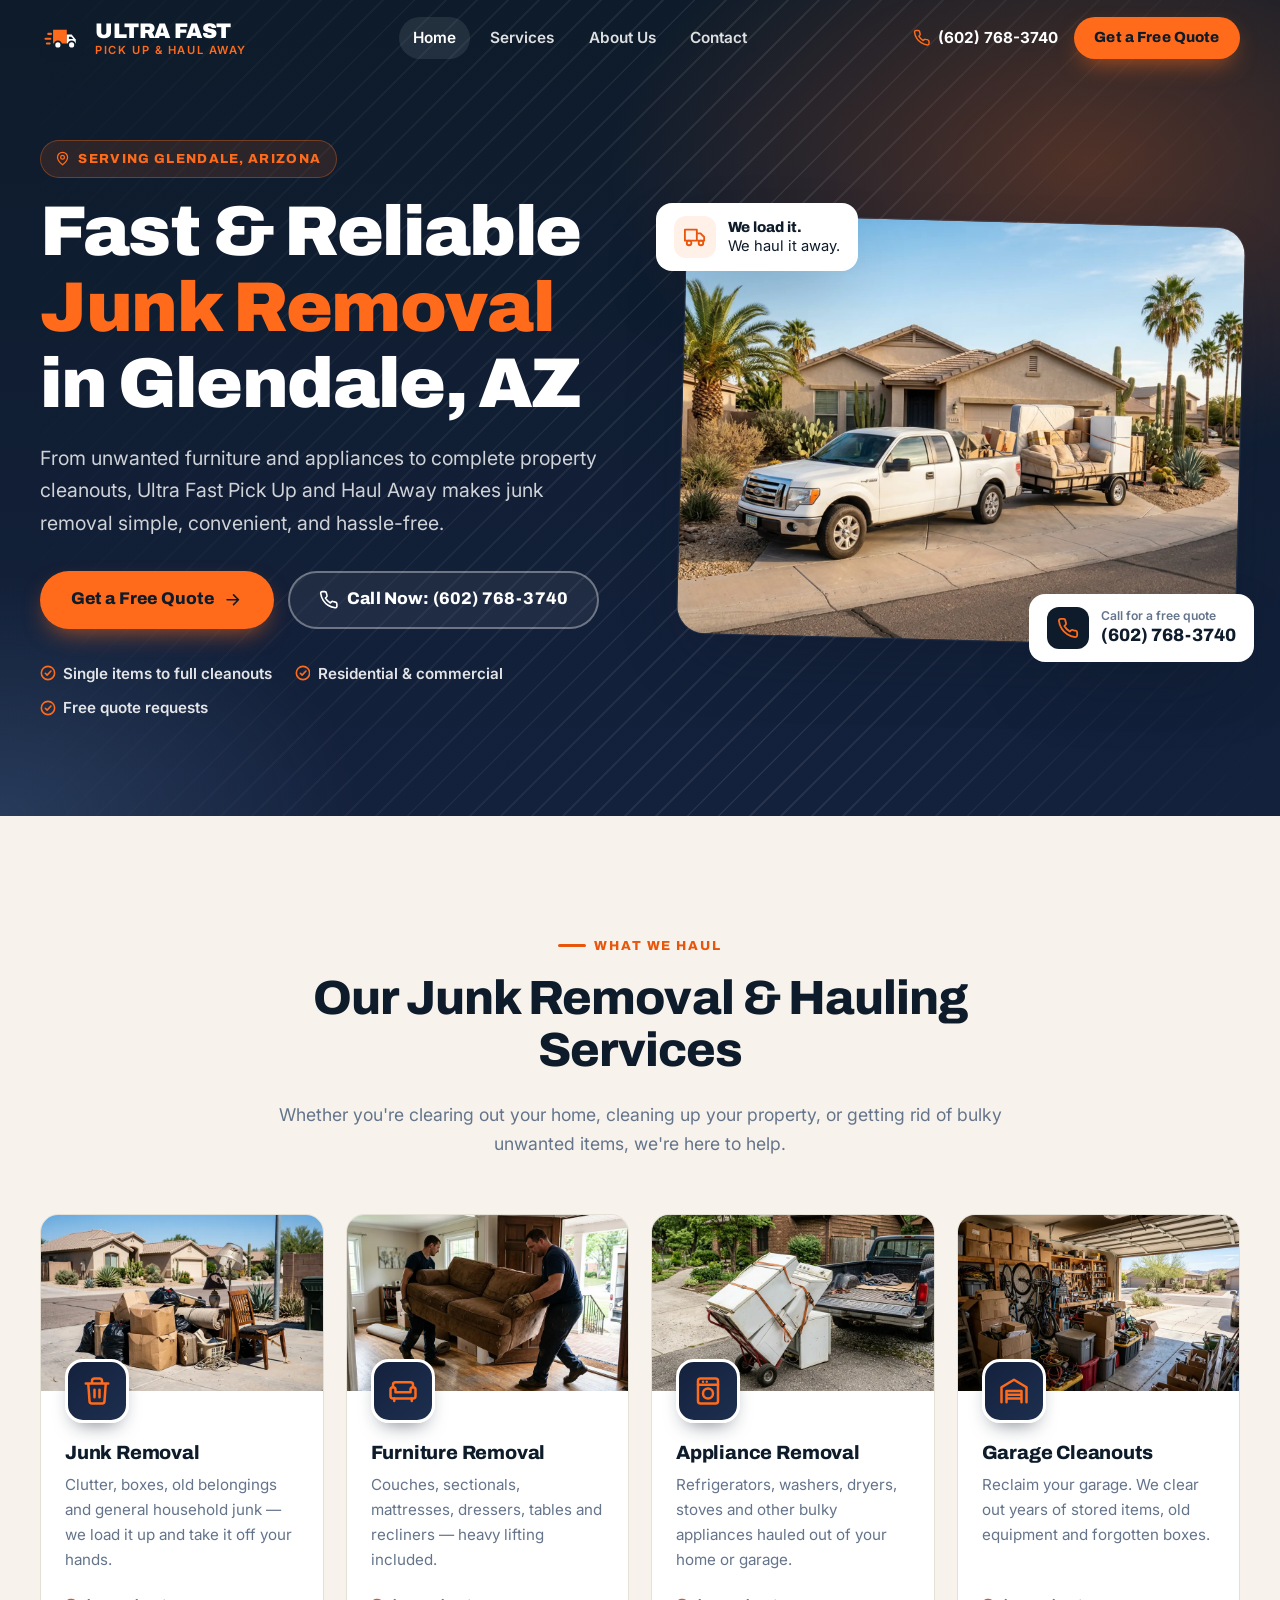
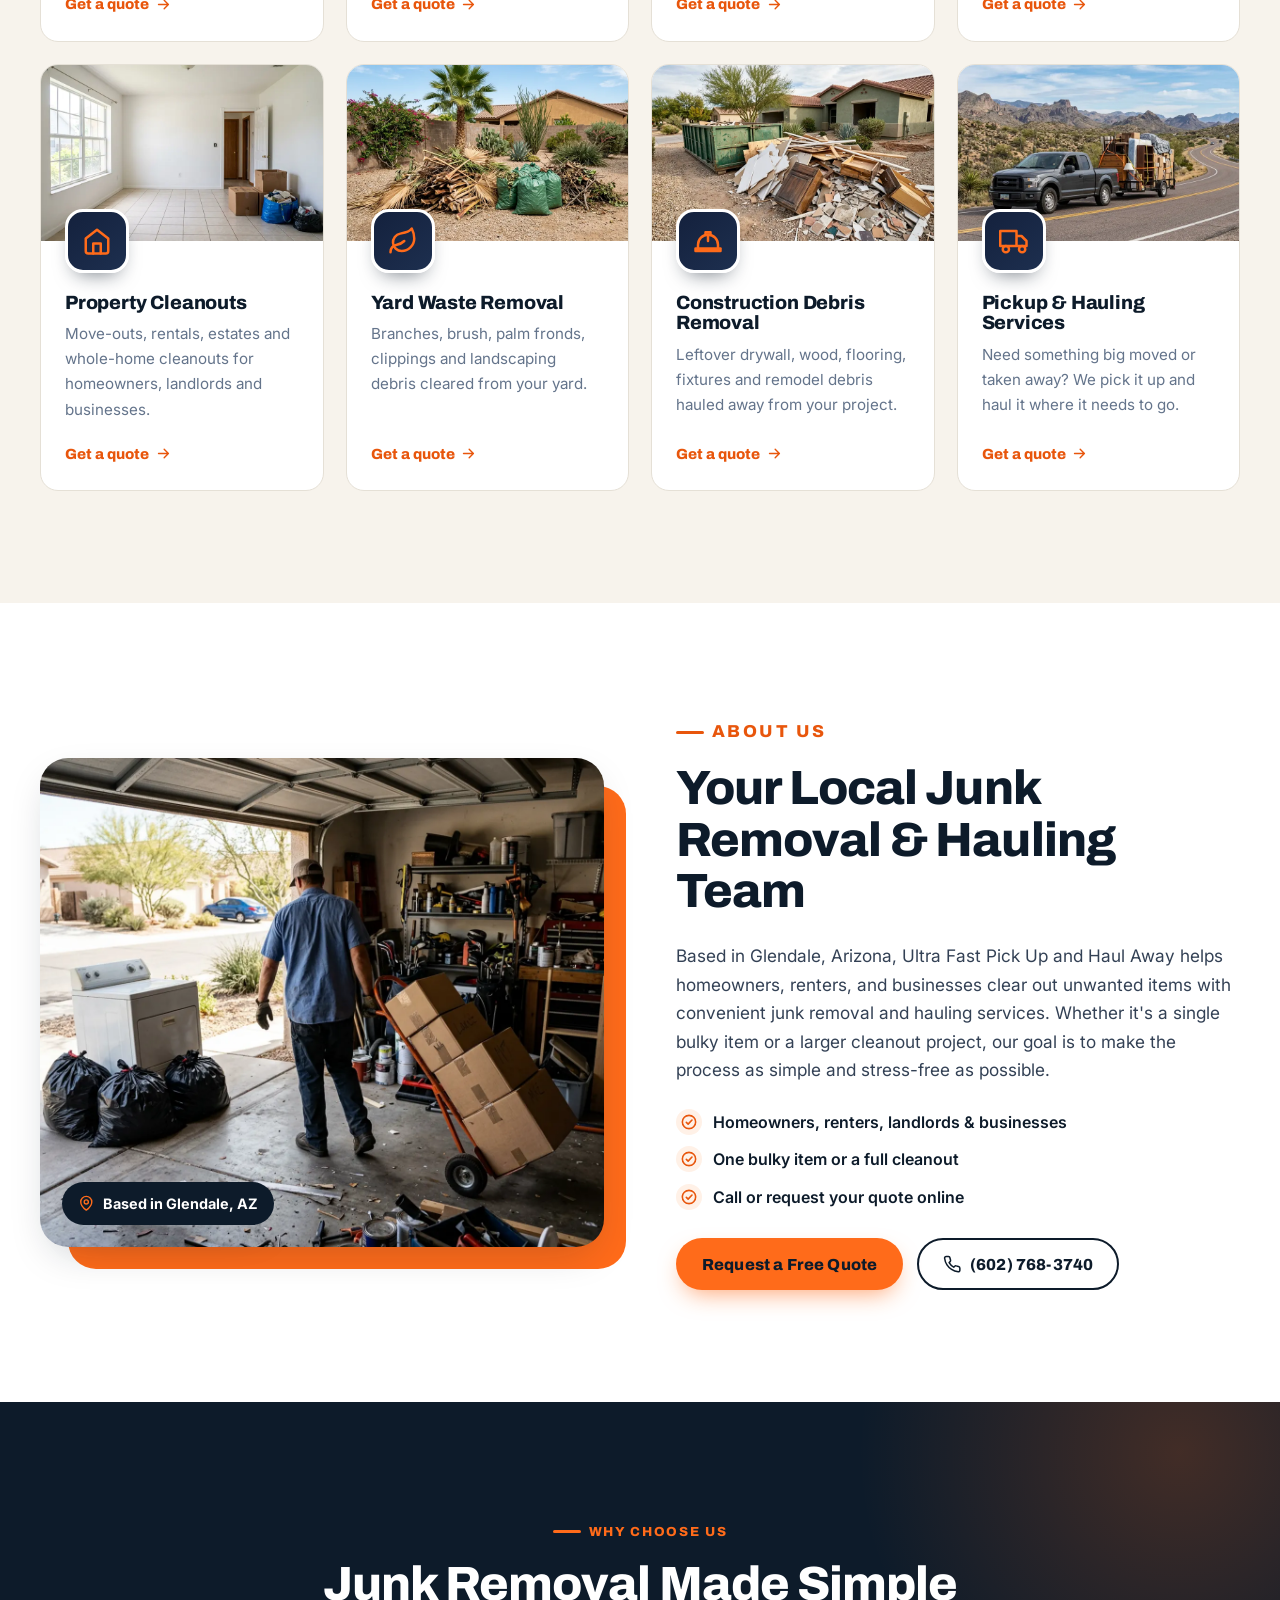
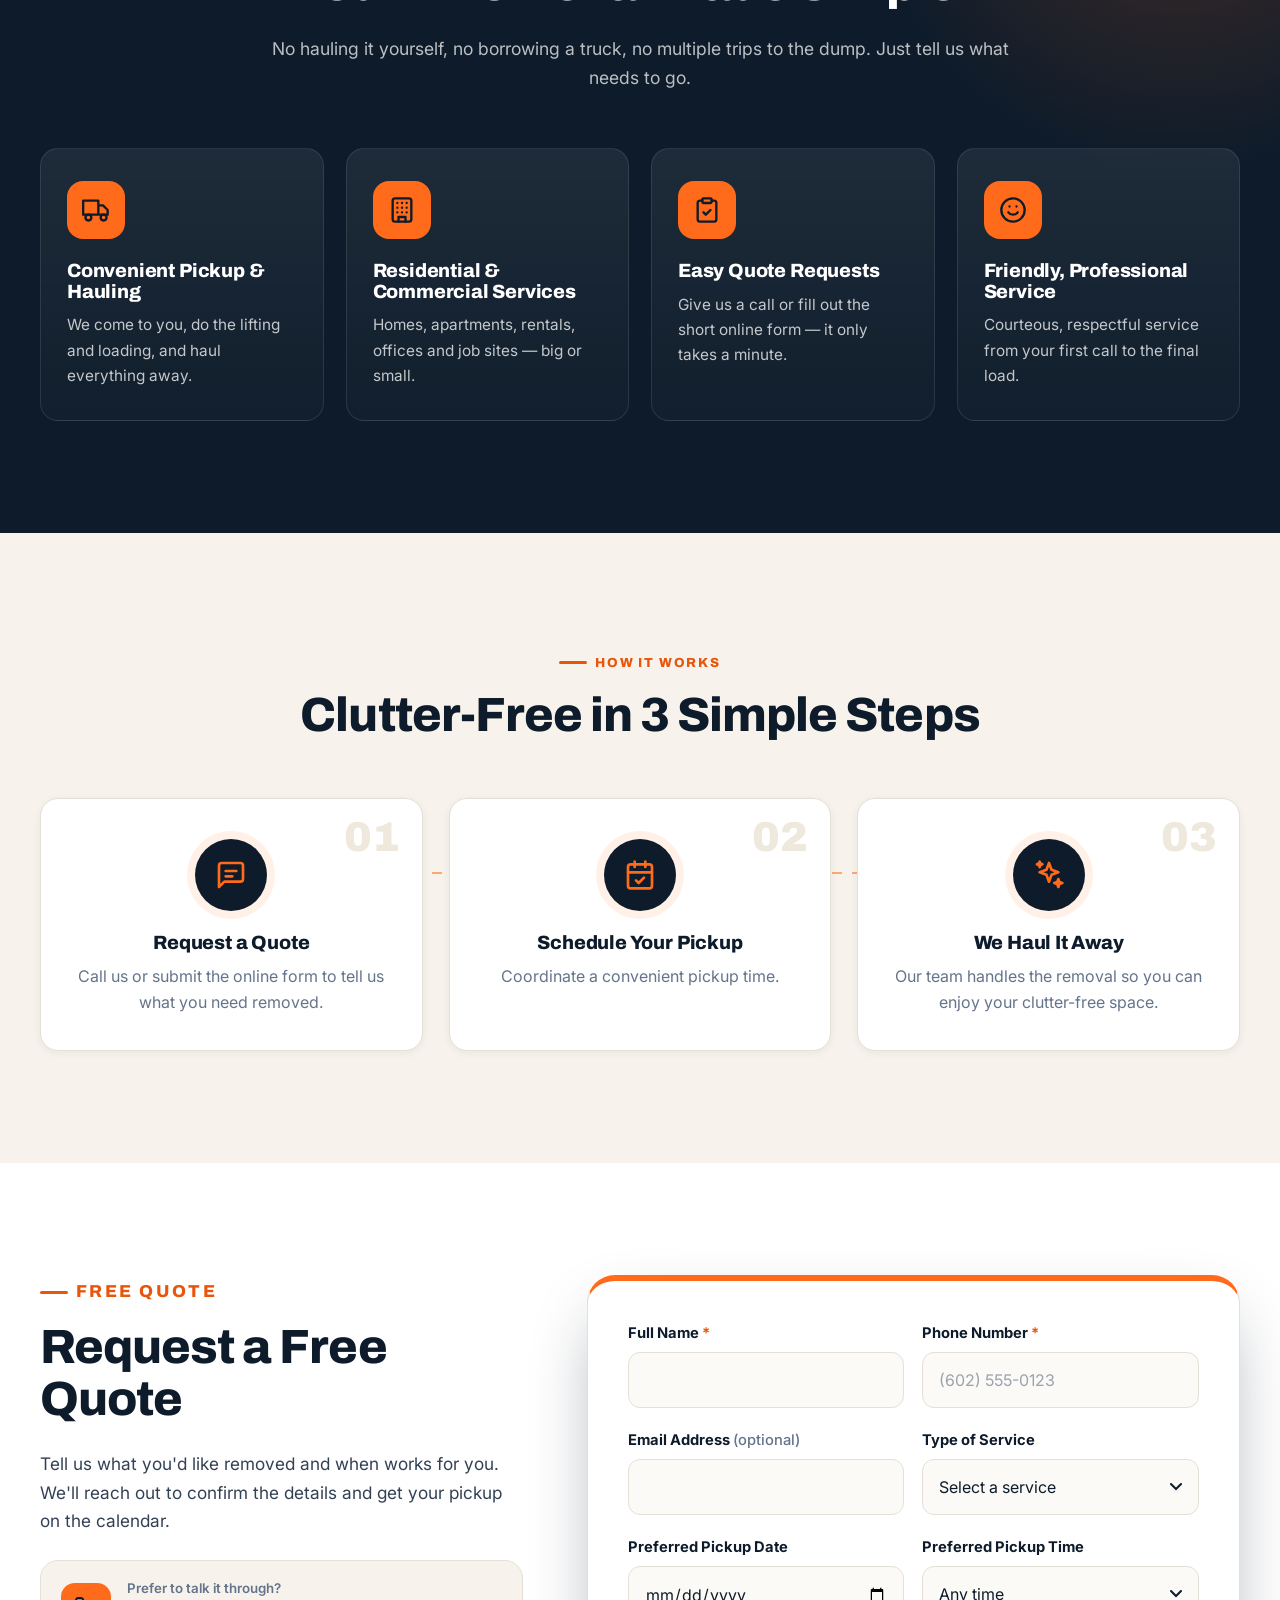
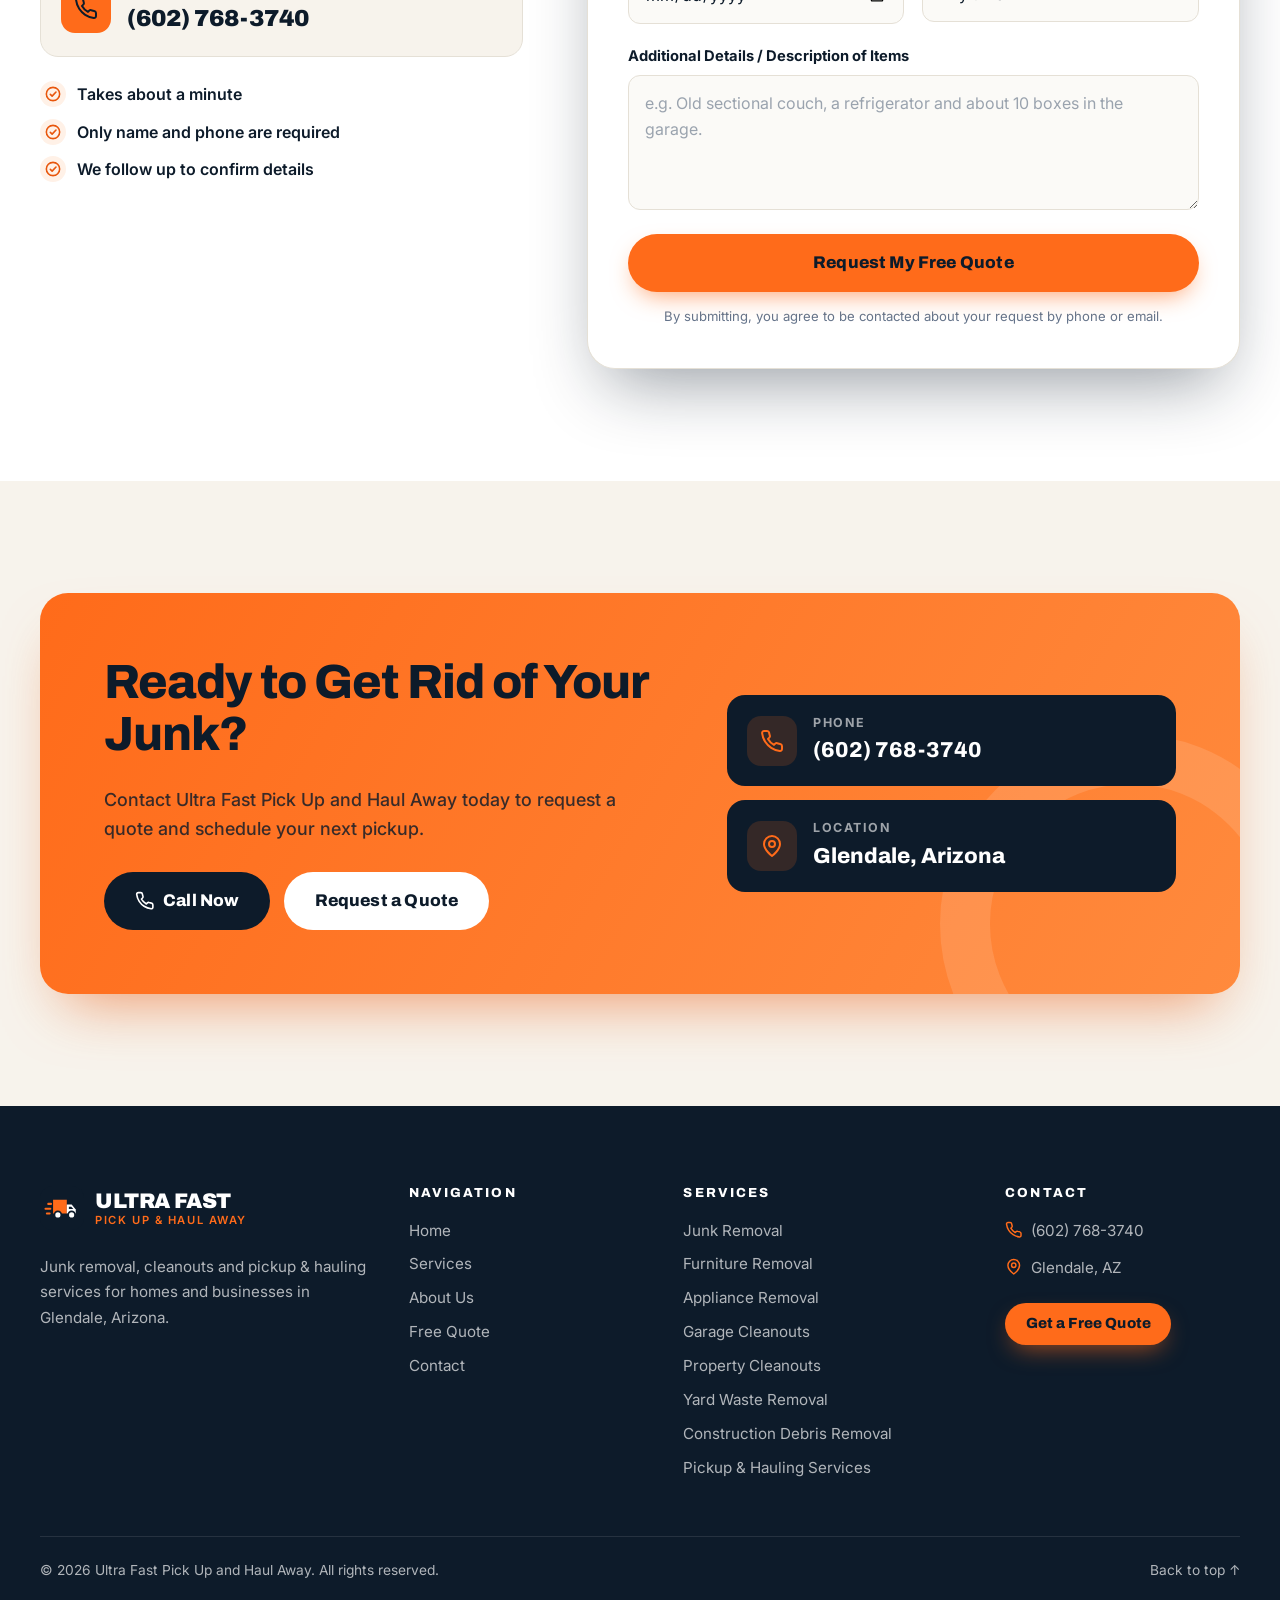
==== commit 85e968ea: "Add photos, icon sprite, and logo to replace blank image spots on the site (6aee8489fdea8a54fd016d7e" ====
--- a/index.html
+++ b/index.html
@@ -28,7 +28,7 @@
   <link rel="preconnect" href="https://fonts.googleapis.com">
   <link rel="preconnect" href="https://fonts.gstatic.com" crossorigin>
   <link href="https://fonts.googleapis.com/css2?family=Archivo:wght@500;700;800;900&family=Inter:wght@400;500;600;700&display=swap" rel="stylesheet">
-  <link rel="preload" as="image" href="assets/images/hero-truck.svg" type="image/svg+xml">
+  <link rel="preload" as="image" href="assets/images/hero-truck.webp" type="image/webp">
   <link rel="stylesheet" href="style.css">
 
   <script type="application/ld+json">
@@ -138,7 +138,7 @@
 
         <div class="hero-visual">
           <div class="hero-frame">
-            <img src="assets/images/hero-truck.svg" alt="Hauling truck loaded with a couch, refrigerator and boxes driving through the Arizona desert" width="800" height="600" fetchpriority="high">
+            <img src="assets/images/hero-truck.webp" alt="Pickup truck and trailer loaded with an old couch, refrigerator and boxes outside a Glendale, Arizona home" width="1600" height="1200" fetchpriority="high">
           </div>
           <div class="hero-badge hero-badge-top">
             <span class="badge-icon"><svg class="icon" aria-hidden="true"><use href="assets/icons/sprite.svg#i-truck"/></svg></span>
@@ -163,6 +163,7 @@
 
         <div class="service-grid">
           <article class="service-card reveal" id="service-junk-removal">
+            <img class="service-photo" src="assets/images/service-junk.webp" alt="Pile of boxes, bags and old household items in a driveway ready for pickup" width="800" height="500" loading="lazy" decoding="async">
             <div class="service-icon"><svg aria-hidden="true"><use href="assets/icons/sprite.svg#i-trash"/></svg></div>
             <h3>Junk Removal</h3>
             <p>Clutter, boxes, old belongings and general household junk — we load it up and take it off your hands.</p>
@@ -170,6 +171,7 @@
           </article>
 
           <article class="service-card reveal" id="service-furniture-removal">
+            <img class="service-photo" src="assets/images/service-furniture.webp" alt="Two movers carrying an old sectional couch out of a living room" width="800" height="500" loading="lazy" decoding="async">
             <div class="service-icon"><svg aria-hidden="true"><use href="assets/icons/sprite.svg#i-sofa"/></svg></div>
             <h3>Furniture Removal</h3>
             <p>Couches, sectionals, mattresses, dressers, tables and recliners — heavy lifting included.</p>
@@ -177,6 +179,7 @@
           </article>
 
           <article class="service-card reveal" id="service-appliance-removal">
+            <img class="service-photo" src="assets/images/service-appliance.webp" alt="Old refrigerator and washer strapped to a dolly beside a pickup truck" width="800" height="500" loading="lazy" decoding="async">
             <div class="service-icon"><svg aria-hidden="true"><use href="assets/icons/sprite.svg#i-washer"/></svg></div>
             <h3>Appliance Removal</h3>
             <p>Refrigerators, washers, dryers, stoves and other bulky appliances hauled out of your home or garage.</p>
@@ -184,6 +187,7 @@
           </article>
 
           <article class="service-card reveal" id="service-garage-cleanouts">
+            <img class="service-photo" src="assets/images/service-garage.webp" alt="Cluttered garage packed with boxes, bikes and bins" width="800" height="500" loading="lazy" decoding="async">
             <div class="service-icon"><svg aria-hidden="true"><use href="assets/icons/sprite.svg#i-garage"/></svg></div>
             <h3>Garage Cleanouts</h3>
             <p>Reclaim your garage. We clear out years of stored items, old equipment and forgotten boxes.</p>
@@ -191,6 +195,7 @@
           </article>
 
           <article class="service-card reveal" id="service-property-cleanouts">
+            <img class="service-photo" src="assets/images/service-property.webp" alt="Nearly empty room during a property cleanout" width="800" height="500" loading="lazy" decoding="async">
             <div class="service-icon"><svg aria-hidden="true"><use href="assets/icons/sprite.svg#i-home"/></svg></div>
             <h3>Property Cleanouts</h3>
             <p>Move-outs, rentals, estates and whole-home cleanouts for homeowners, landlords and businesses.</p>
@@ -198,6 +203,7 @@
           </article>
 
           <article class="service-card reveal" id="service-yard-waste-removal">
+            <img class="service-photo" src="assets/images/service-yard.webp" alt="Palm fronds, branches and yard waste bags in an Arizona backyard" width="800" height="500" loading="lazy" decoding="async">
             <div class="service-icon"><svg aria-hidden="true"><use href="assets/icons/sprite.svg#i-leaf"/></svg></div>
             <h3>Yard Waste Removal</h3>
             <p>Branches, brush, palm fronds, clippings and landscaping debris cleared from your yard.</p>
@@ -205,6 +211,7 @@
           </article>
 
           <article class="service-card reveal" id="service-construction-debris-removal">
+            <img class="service-photo" src="assets/images/service-construction.webp" alt="Drywall, wood scraps and old cabinets from a remodel piled by a dumpster" width="800" height="500" loading="lazy" decoding="async">
             <div class="service-icon"><svg aria-hidden="true"><use href="assets/icons/sprite.svg#i-hardhat"/></svg></div>
             <h3>Construction Debris Removal</h3>
             <p>Leftover drywall, wood, flooring, fixtures and remodel debris hauled away from your project.</p>
@@ -212,6 +219,7 @@
           </article>
 
           <article class="service-card reveal" id="service-pickup-hauling">
+            <img class="service-photo" src="assets/images/service-hauling.webp" alt="Pickup truck towing a loaded trailer on an Arizona road" width="800" height="500" loading="lazy" decoding="async">
             <div class="service-icon"><svg aria-hidden="true"><use href="assets/icons/sprite.svg#i-truck"/></svg></div>
             <h3>Pickup &amp; Hauling Services</h3>
             <p>Need something big moved or taken away? We pick it up and haul it where it needs to go.</p>
@@ -225,7 +233,7 @@
     <section class="section about" id="about" data-nav="#about" aria-labelledby="about-heading">
       <div class="container about-grid">
         <div class="about-media reveal">
-          <img src="assets/images/garage-cleanout.svg" alt="Garage cleanout in progress with boxes stacked on a hand truck, a washer and bagged items ready for removal" width="600" height="520" loading="lazy">
+          <img src="assets/images/garage-cleanout.webp" alt="Worker wheeling a hand truck of boxes out of a cluttered garage, with a washer and bagged items ready for removal" width="1200" height="1040" loading="lazy">
           <div class="about-tag">
             <svg class="icon" aria-hidden="true"><use href="assets/icons/sprite.svg#i-pin"/></svg>
             Based in Glendale, AZ
--- a/style.css
+++ b/style.css
@@ -247,6 +247,14 @@
 }
 .service-card:hover { transform: translateY(-6px); box-shadow: var(--shadow); border-color: transparent; }
 .service-card:hover::before { transform: scaleX(1); }
+.service-card::before { z-index: 2; }
+.service-photo {
+  width: calc(100% + 48px); max-width: none; margin: -28px -24px 0;
+  aspect-ratio: 16 / 10; object-fit: cover; background: var(--sand-2);
+  transition: transform .6s var(--ease);
+}
+.service-card:hover .service-photo { transform: scale(1.04); }
+.service-card .service-icon { position: relative; z-index: 1; margin-top: -32px; border: 3px solid var(--white); }
 .service-icon {
   width: 64px; height: 64px; border-radius: 18px; margin-bottom: 20px;
   display: grid; place-items: center;
@@ -584,6 +592,9 @@
   .service-card .service-icon { width: 54px; height: 54px; margin-bottom: 0; }
   .service-card .service-icon svg { width: 26px; height: 26px; }
   .service-card h3 { flex: 1; align-self: center; margin: 0; }
+  .service-photo { flex-basis: calc(100% + 40px); width: calc(100% + 40px); margin: -22px -20px 0; aspect-ratio: 16 / 9; }
+  .service-card .service-icon { margin-top: -27px; }
+  .service-card h3 { margin-top: 12px; }
   .service-card p { flex-basis: 100%; margin: 14px 0 12px; }
 
   .about-media::before { inset: 16px -12px -12px 16px; }
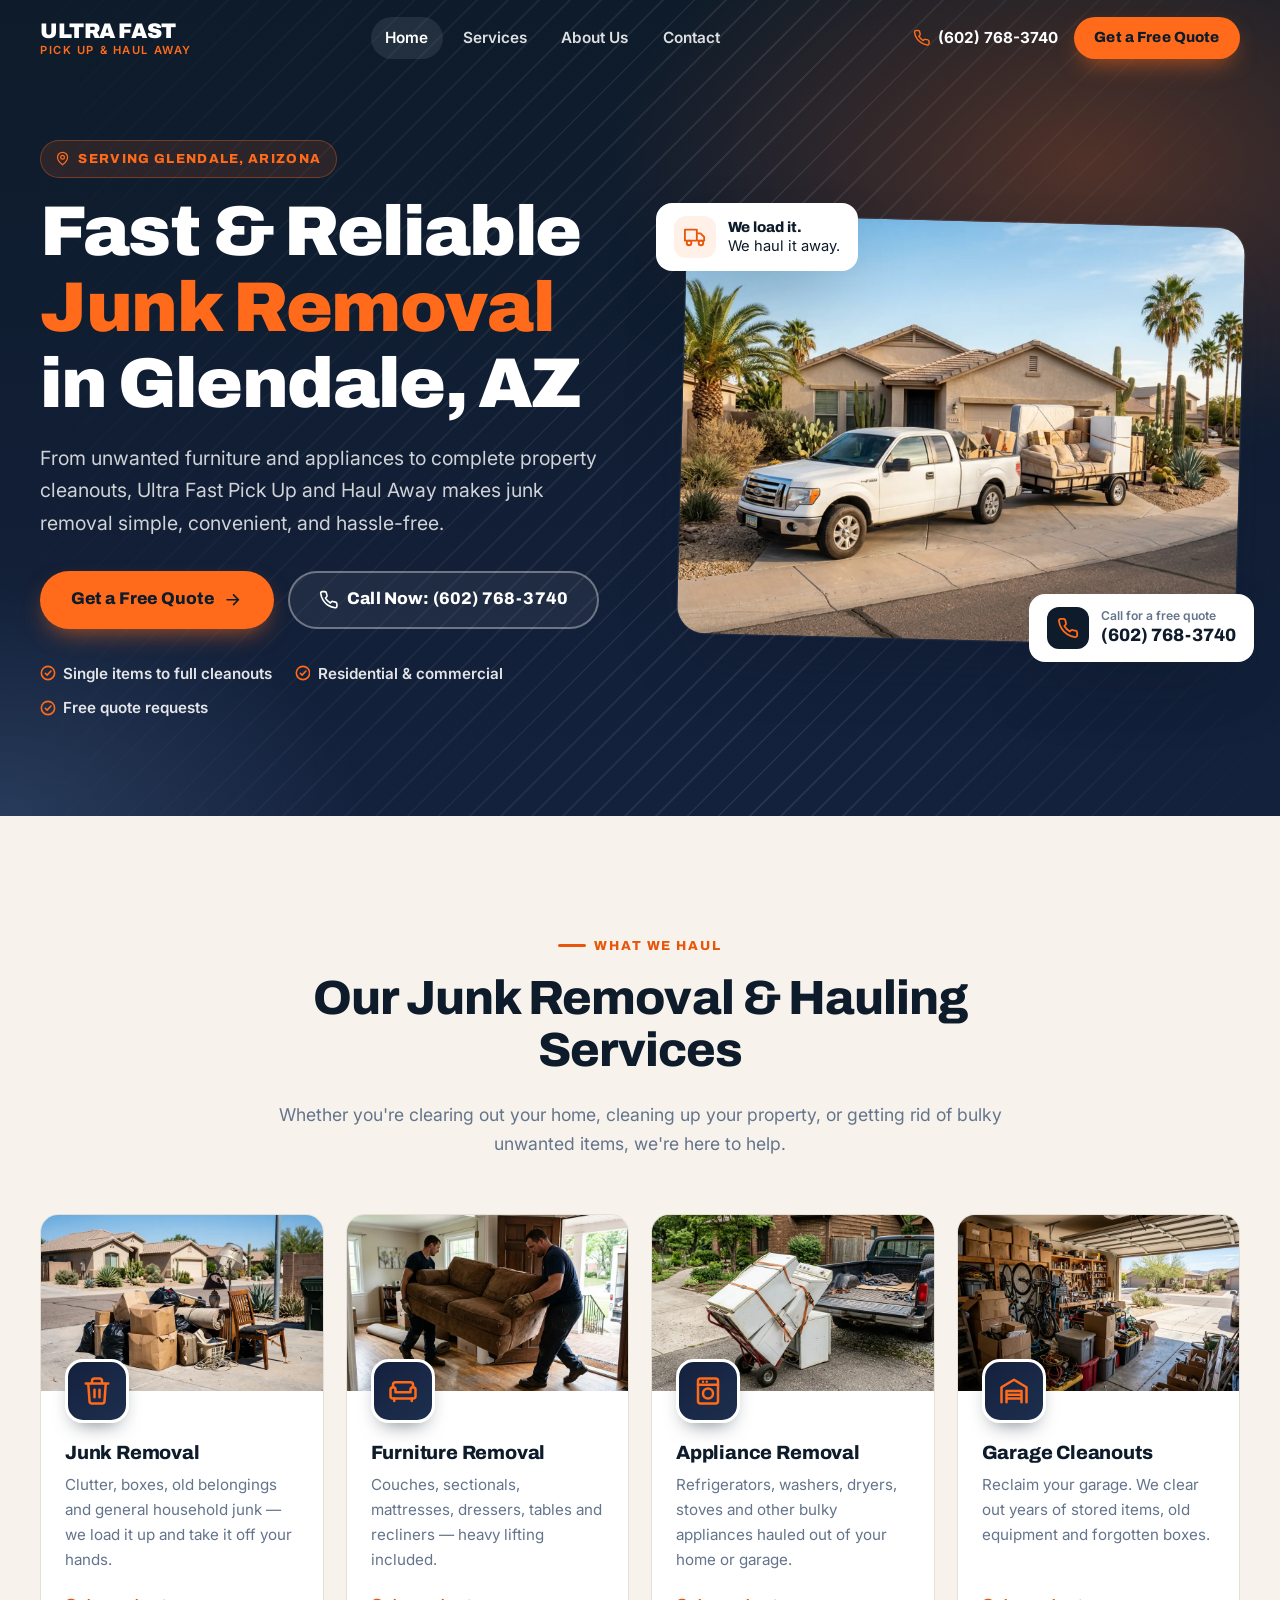
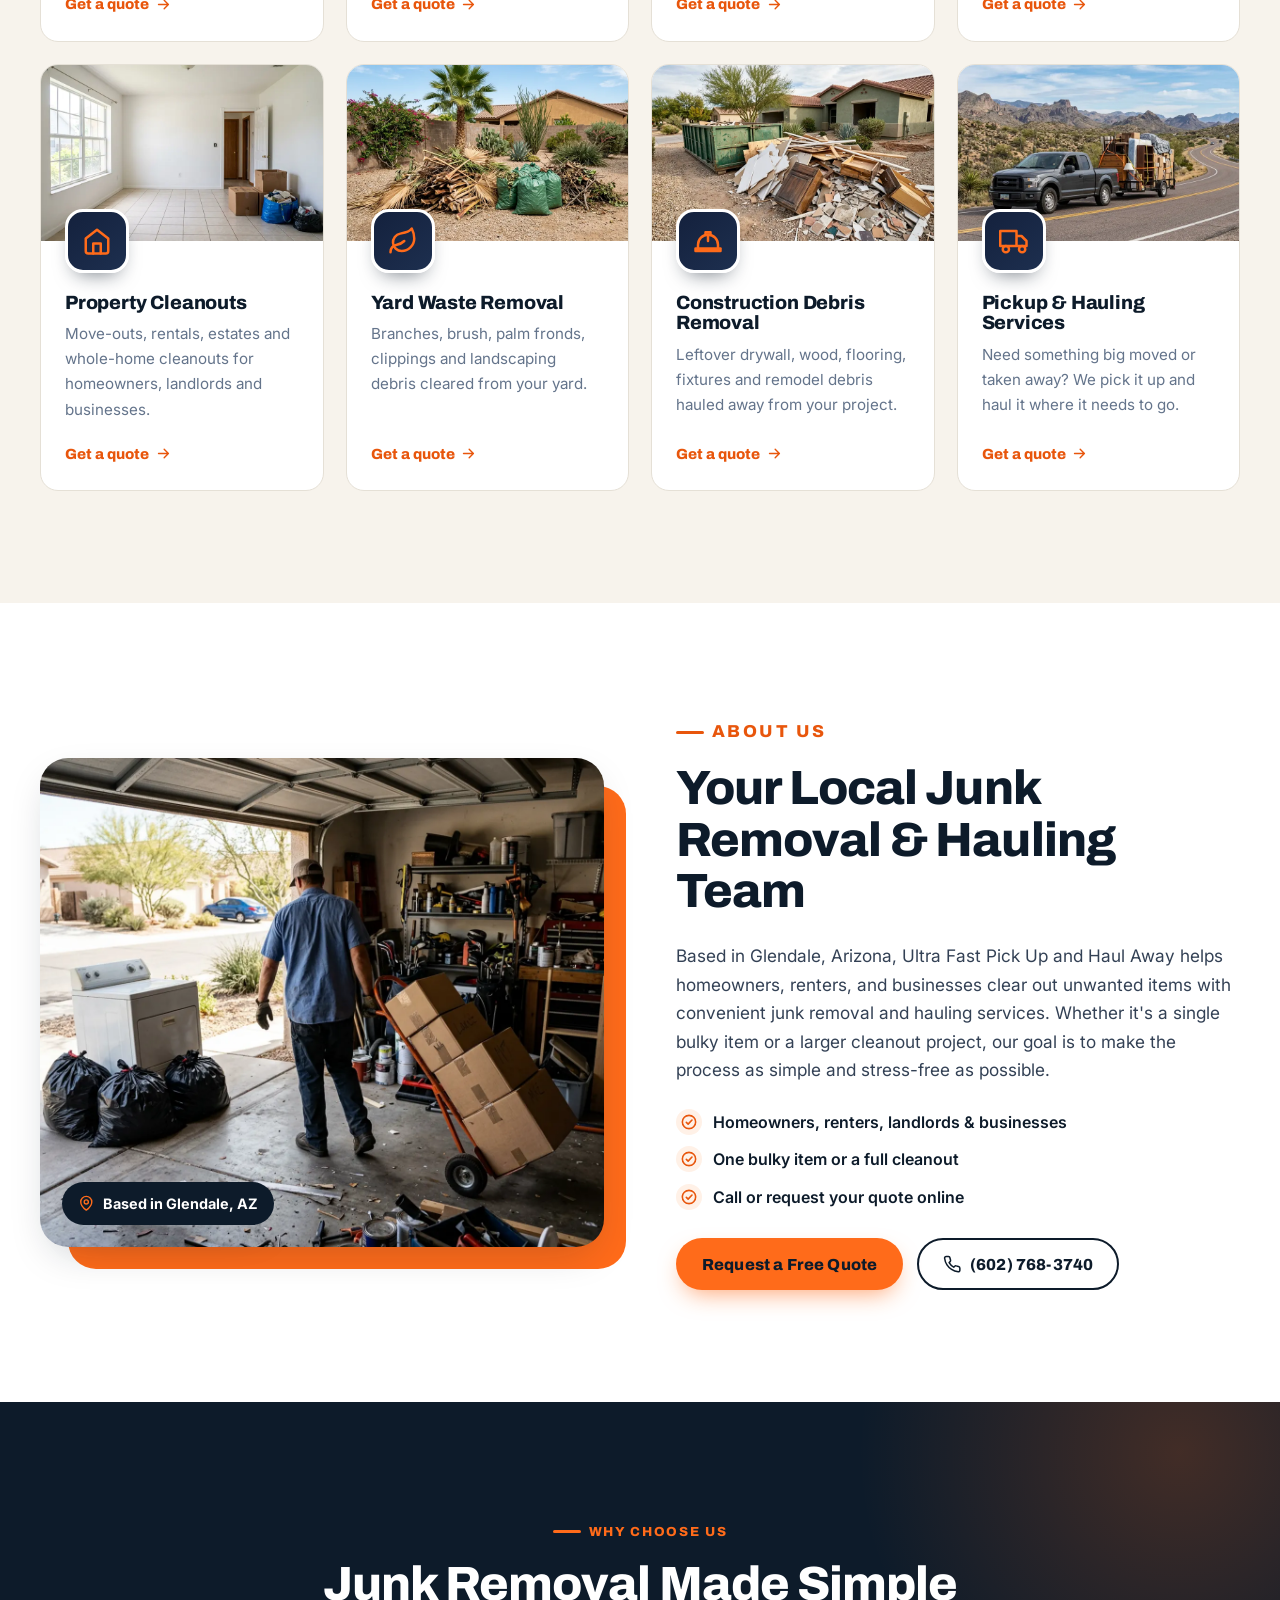
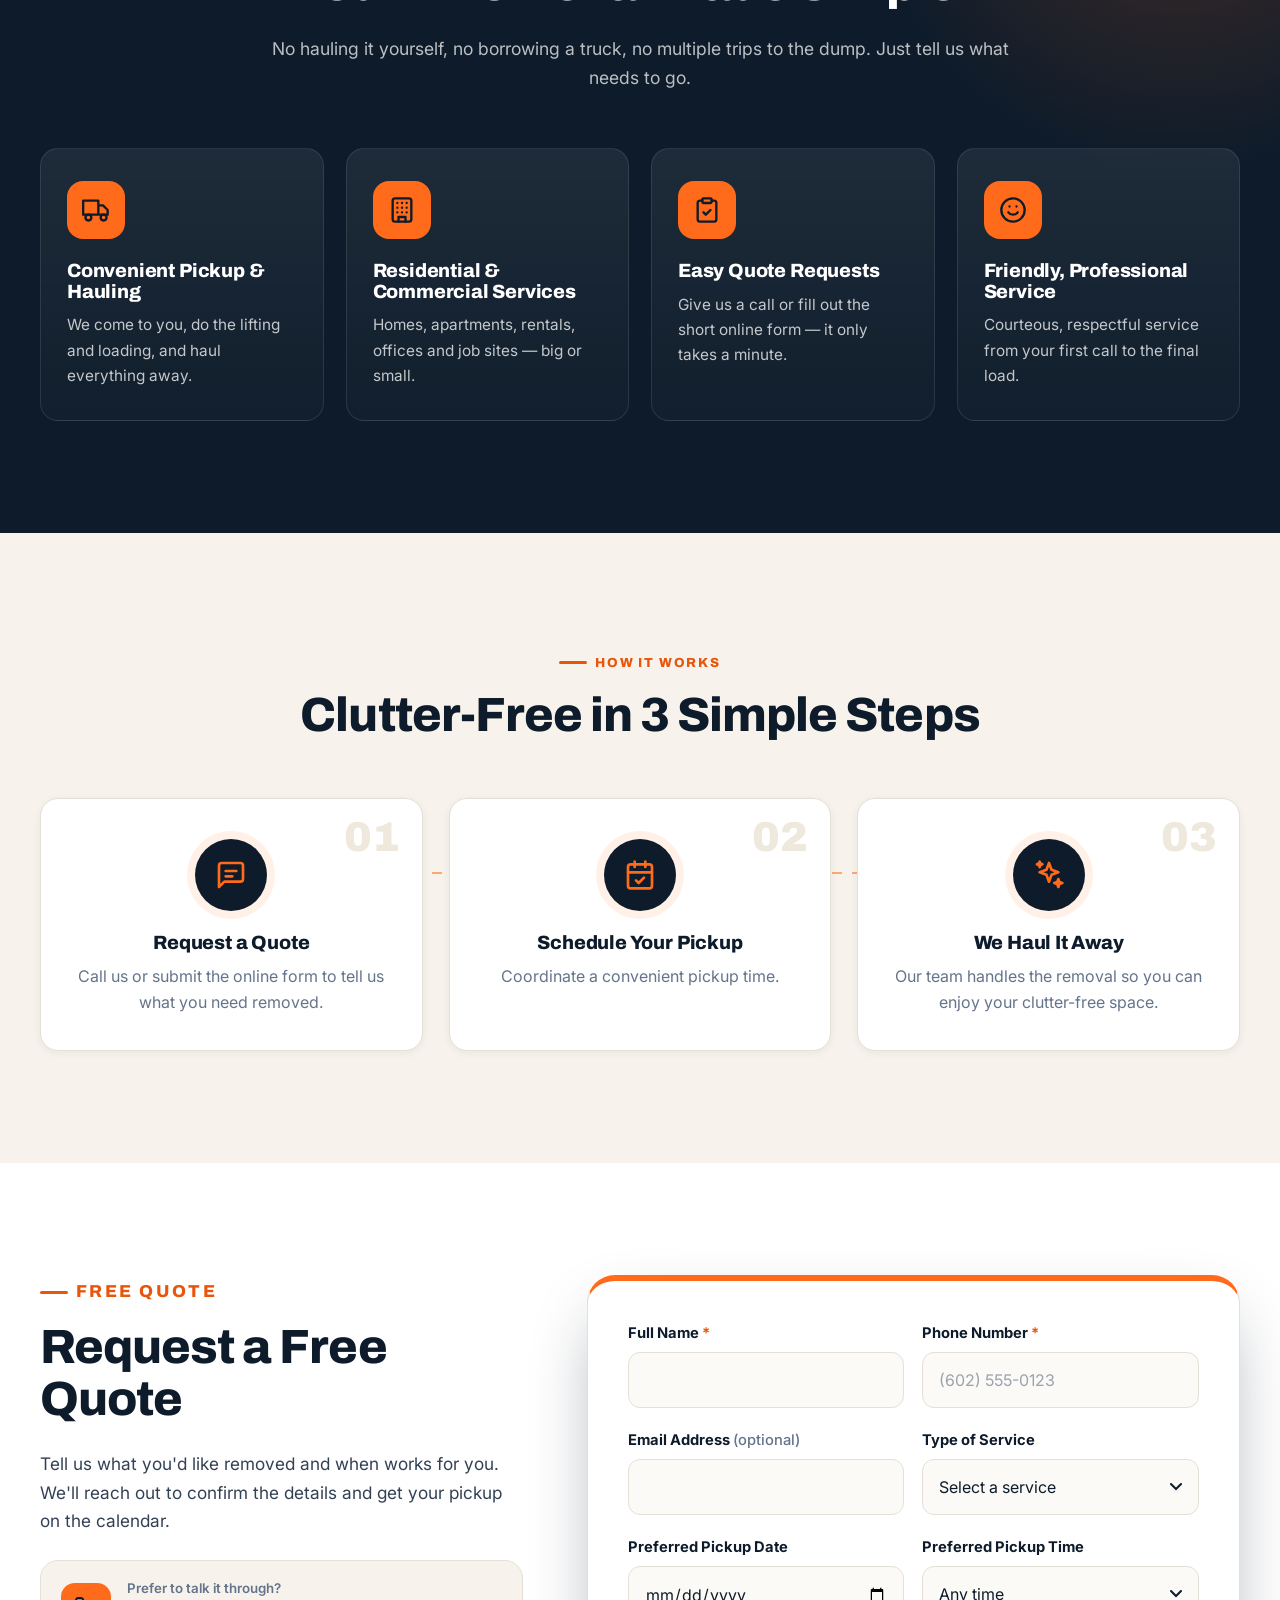
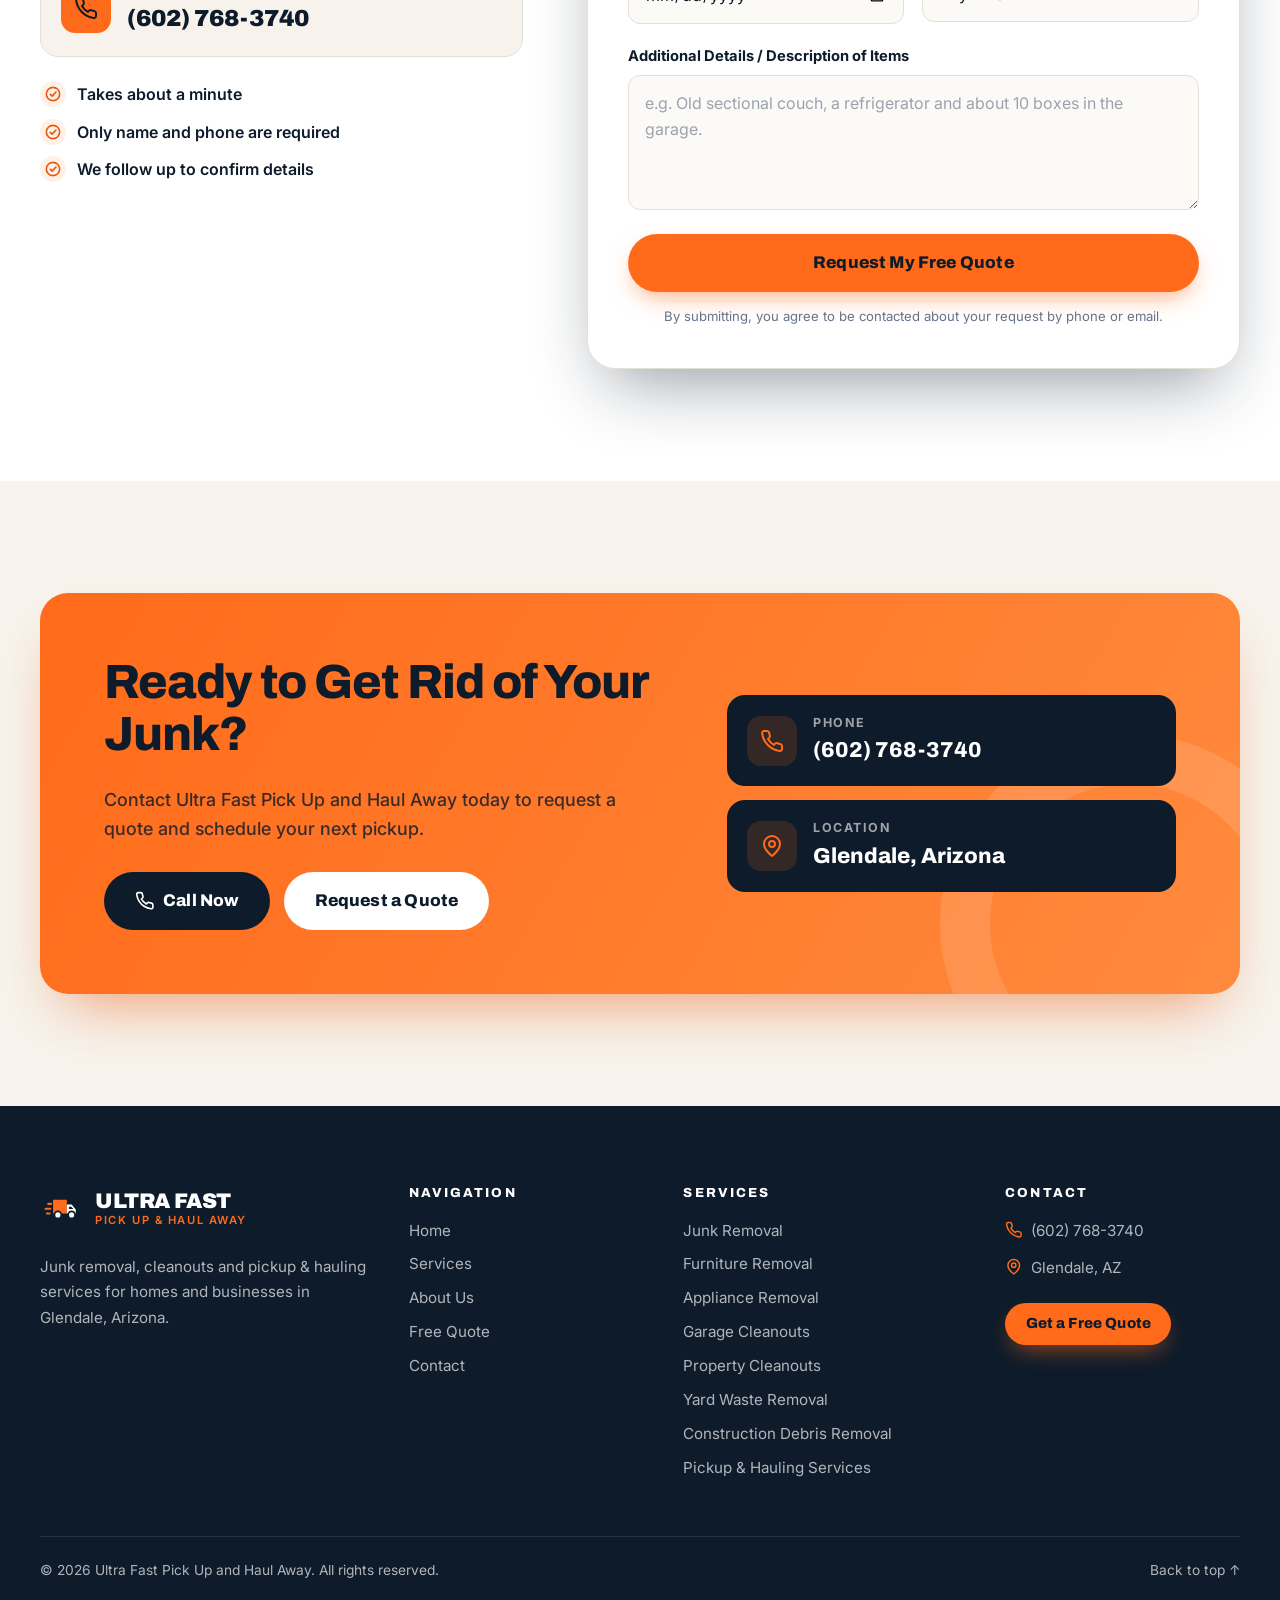
==== commit 9563c185: "Remove the logo image from the top-left of the site header (6aee865413d203cb4f55b3b6) Co-Authored-By" ====
--- a/index.html
+++ b/index.html
@@ -71,7 +71,6 @@
   <header class="site-header" id="top">
     <div class="container nav-wrap">
       <a class="brand" href="#top" aria-label="Ultra Fast Pick Up and Haul Away — home">
-        <img src="assets/images/logo-mark.svg" alt="" width="44" height="44">
         <span class="brand-text">
           <span class="brand-name">Ultra Fast</span>
           <span class="brand-sub">Pick Up &amp; Haul Away</span>
--- a/style.css
+++ b/style.css
@@ -119,7 +119,6 @@
 .nav-wrap { display: flex; align-items: center; justify-content: space-between; gap: 1.5rem; }
 
 .brand { display: inline-flex; align-items: center; gap: .7rem; color: var(--white); }
-.brand img { width: 44px; height: 44px; border-radius: 12px; }
 .brand-text { display: flex; flex-direction: column; line-height: 1; }
 .brand-name { font-family: var(--font-head); font-weight: 900; font-size: 1.32rem; letter-spacing: -.02em; text-transform: uppercase; }
 .brand-sub { font-size: .7rem; font-weight: 600; letter-spacing: .14em; text-transform: uppercase; color: var(--orange); margin-top: 4px; }
@@ -576,7 +575,6 @@
 
   .brand-name { font-size: 1.12rem; }
   .brand-sub { font-size: .6rem; letter-spacing: .1em; }
-  .brand img { width: 40px; height: 40px; }
   .nav-actions { gap: .6rem; }
 
   .hero-ctas .btn { width: 100%; }
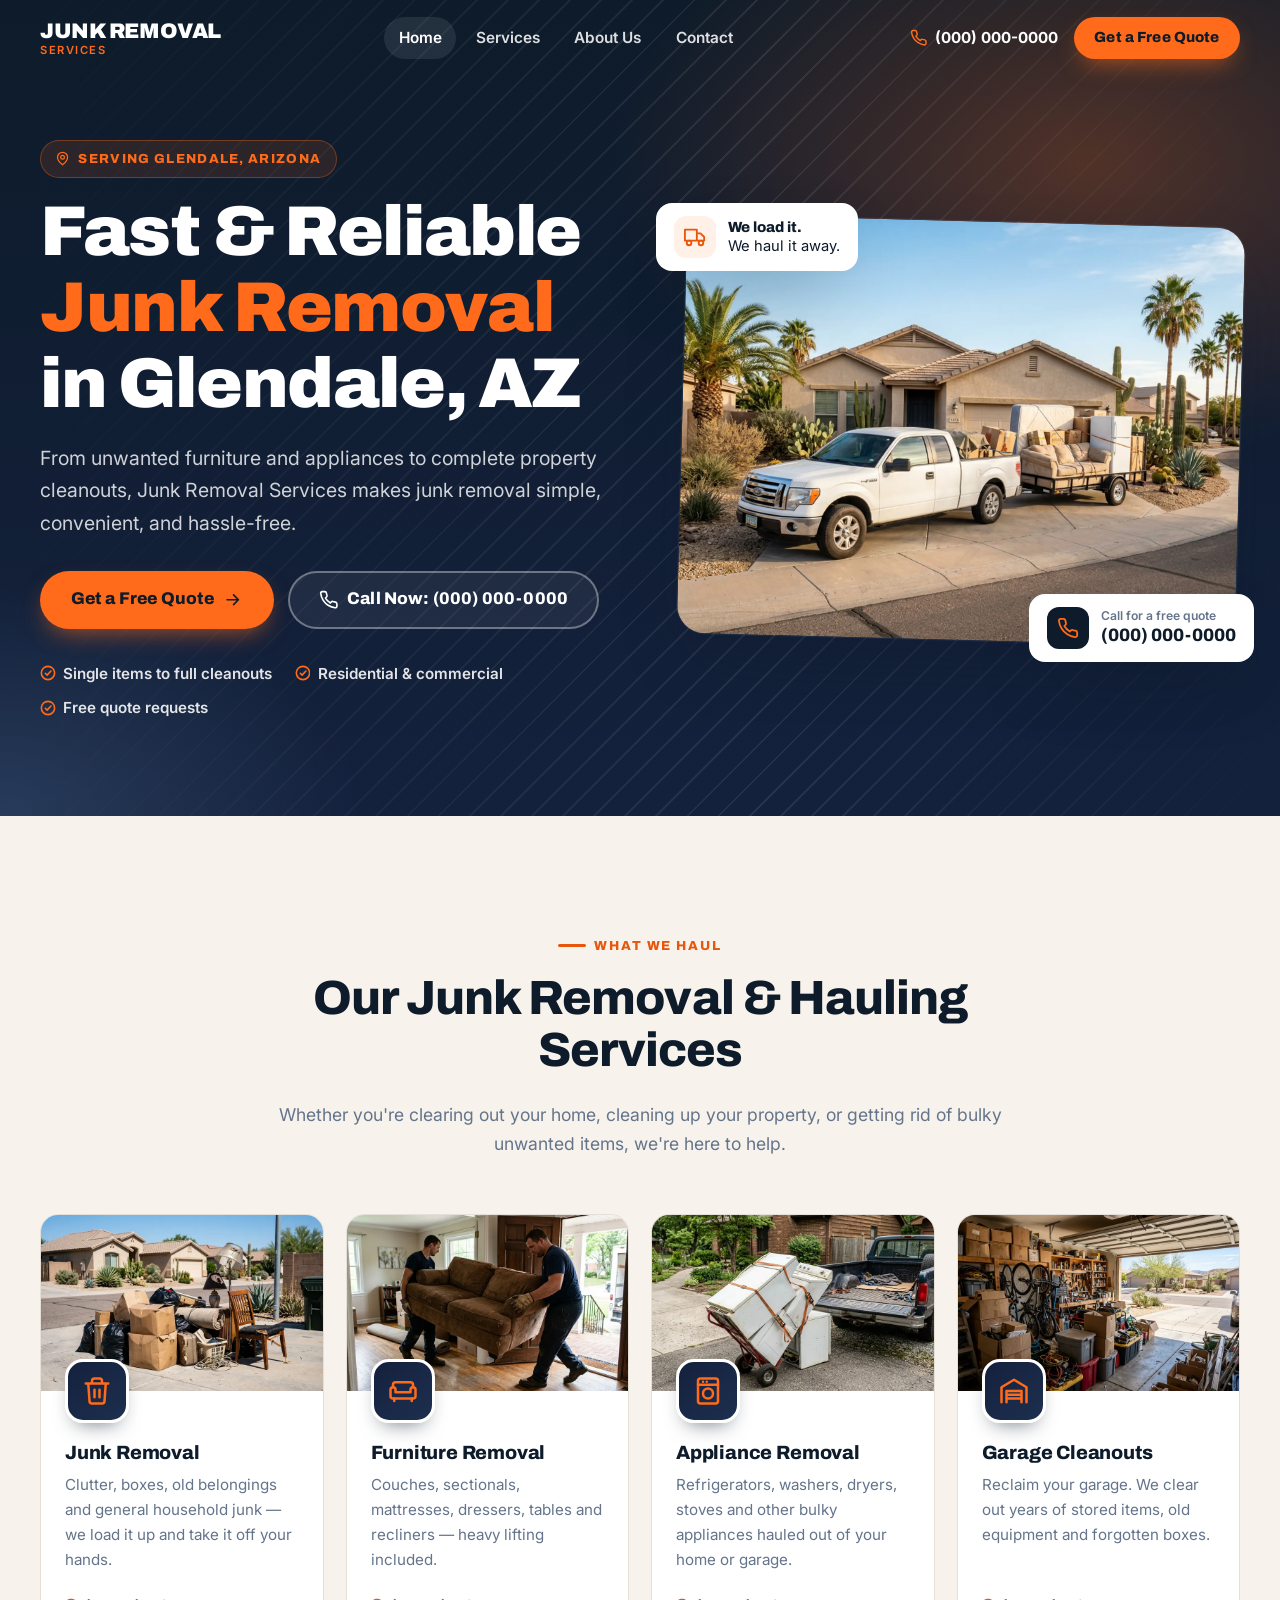
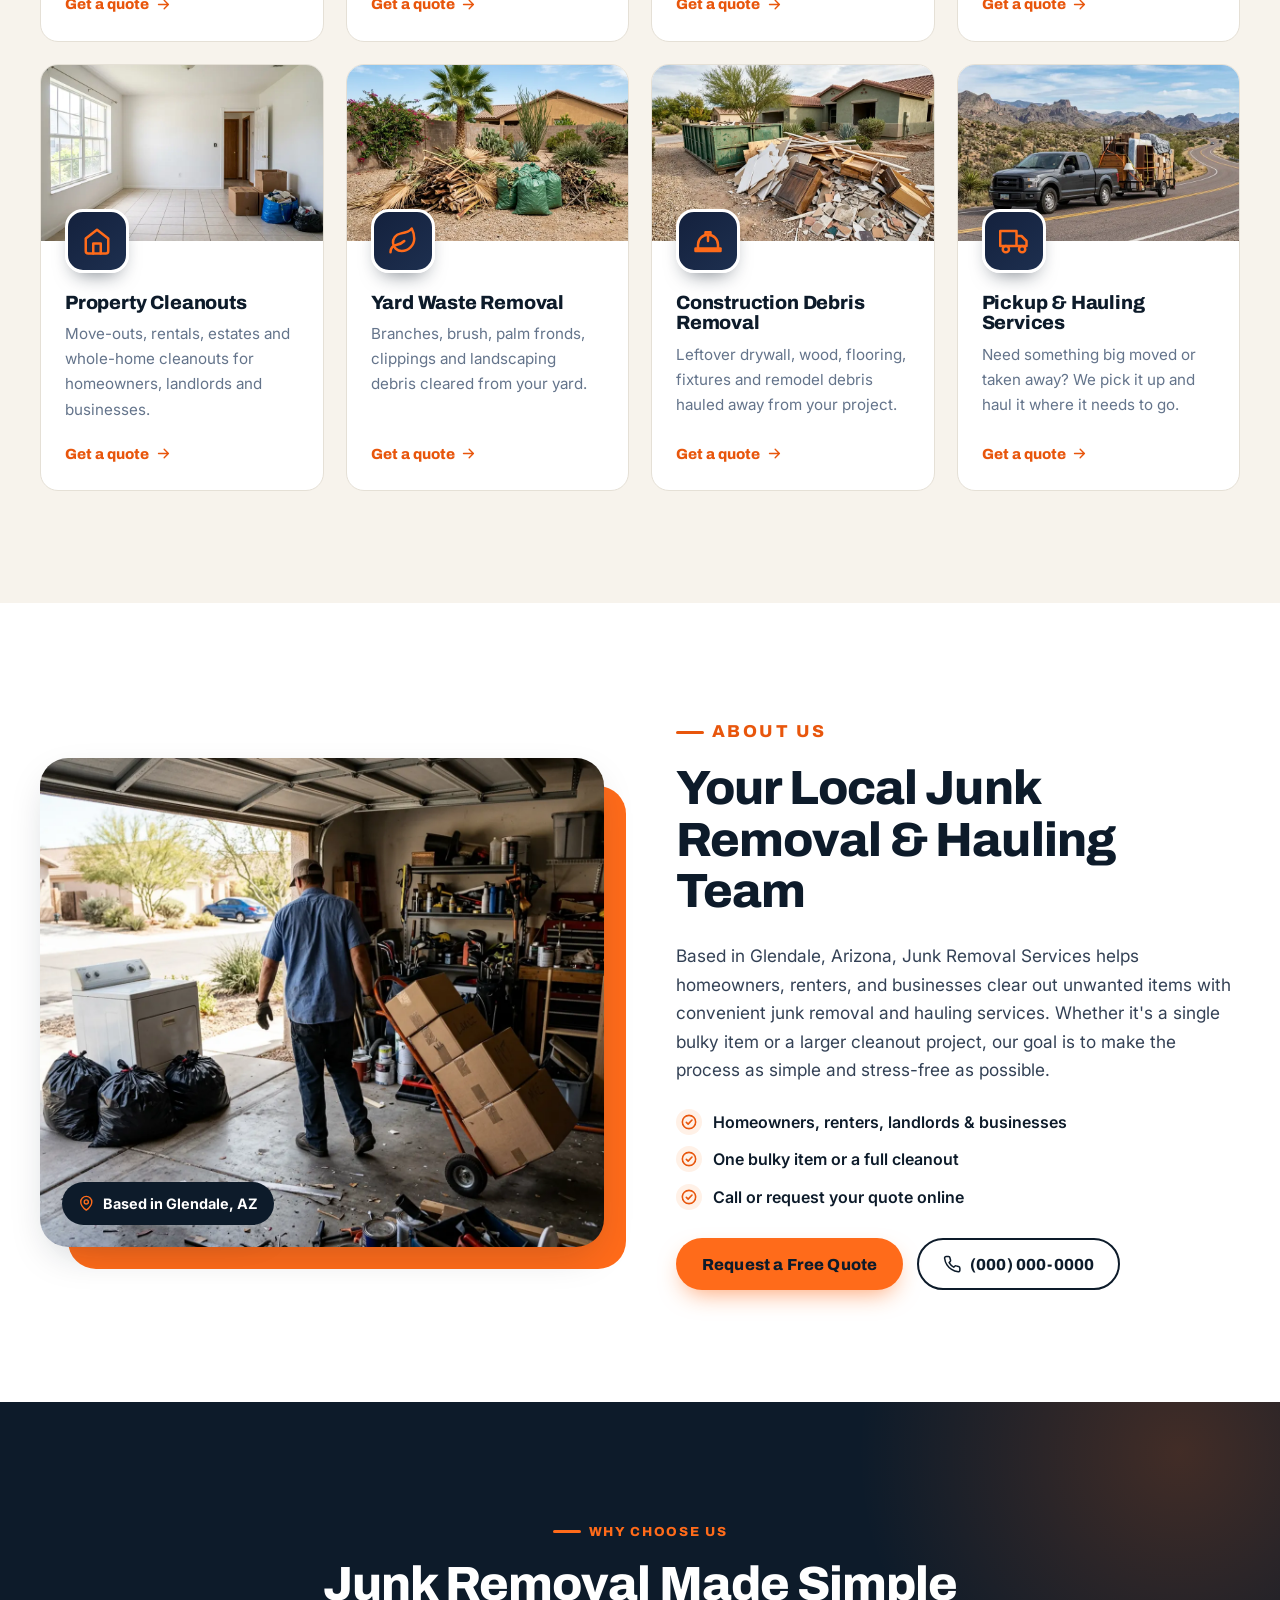
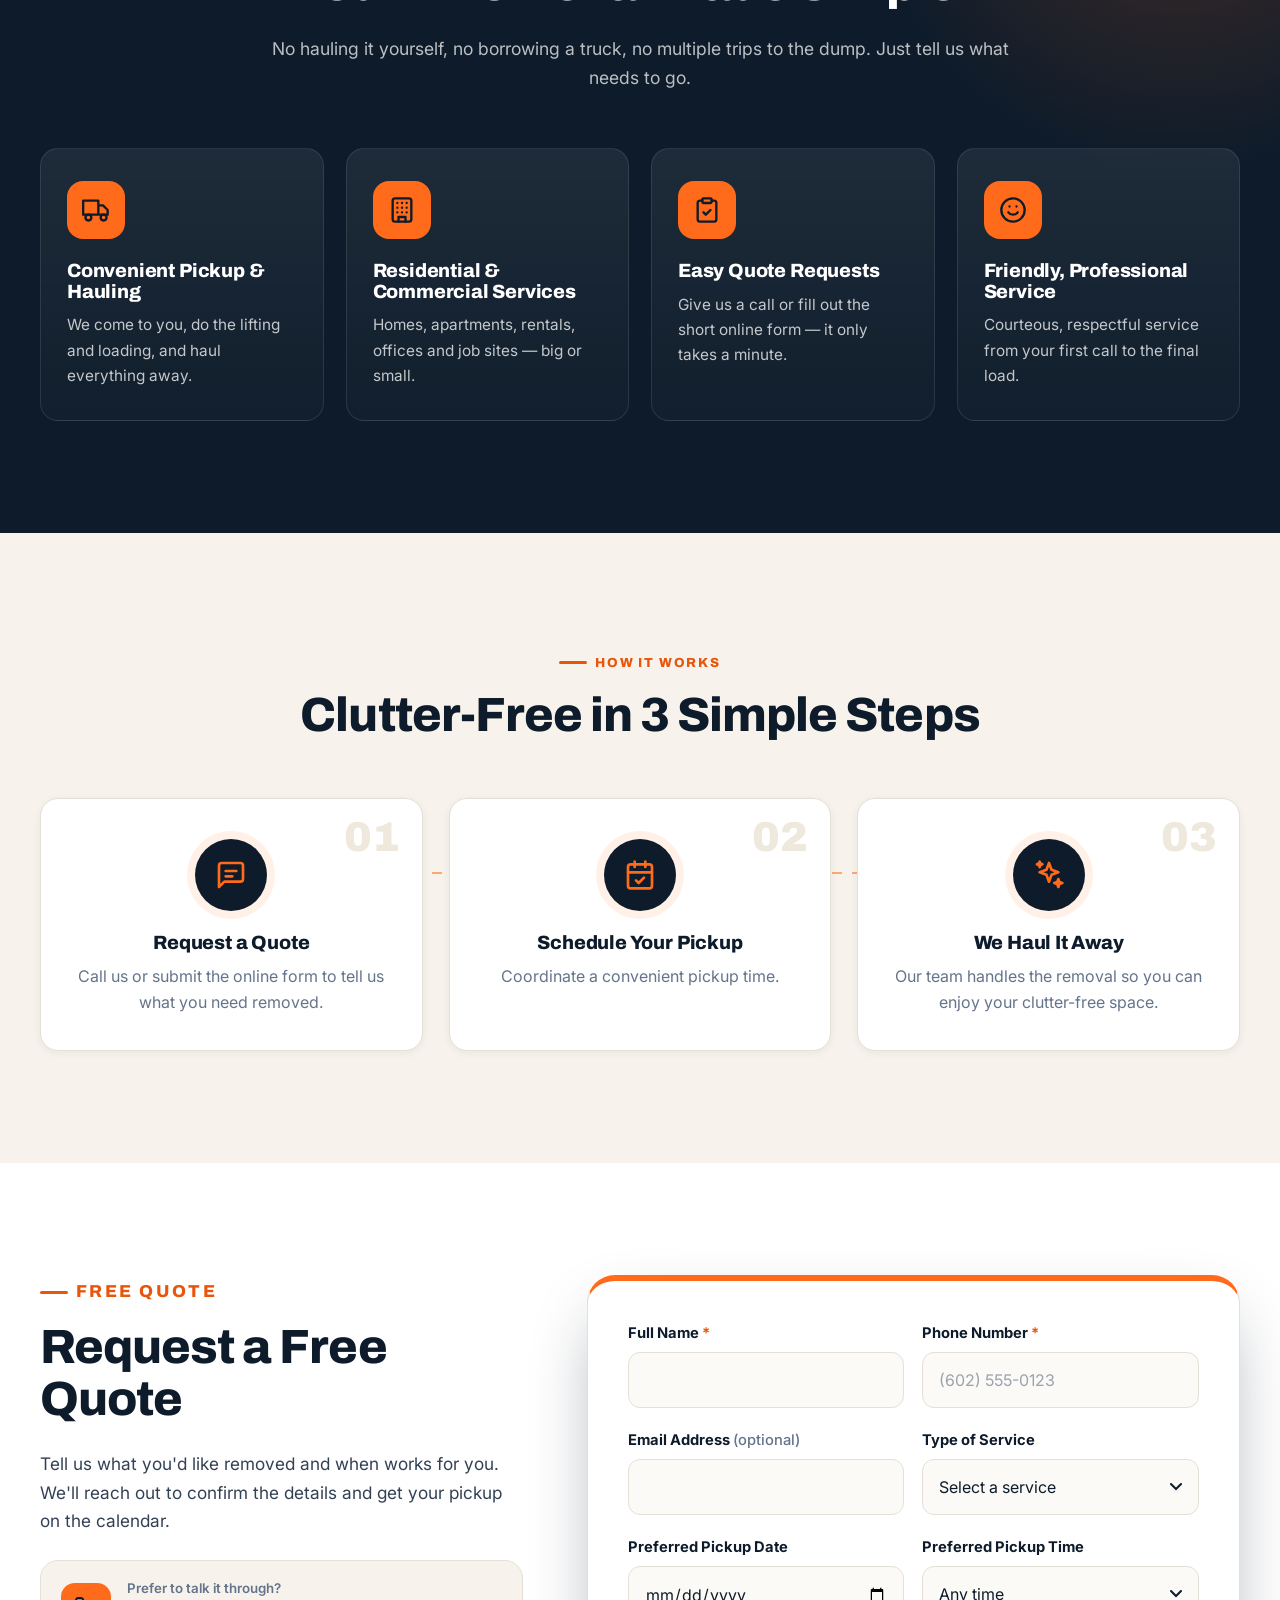
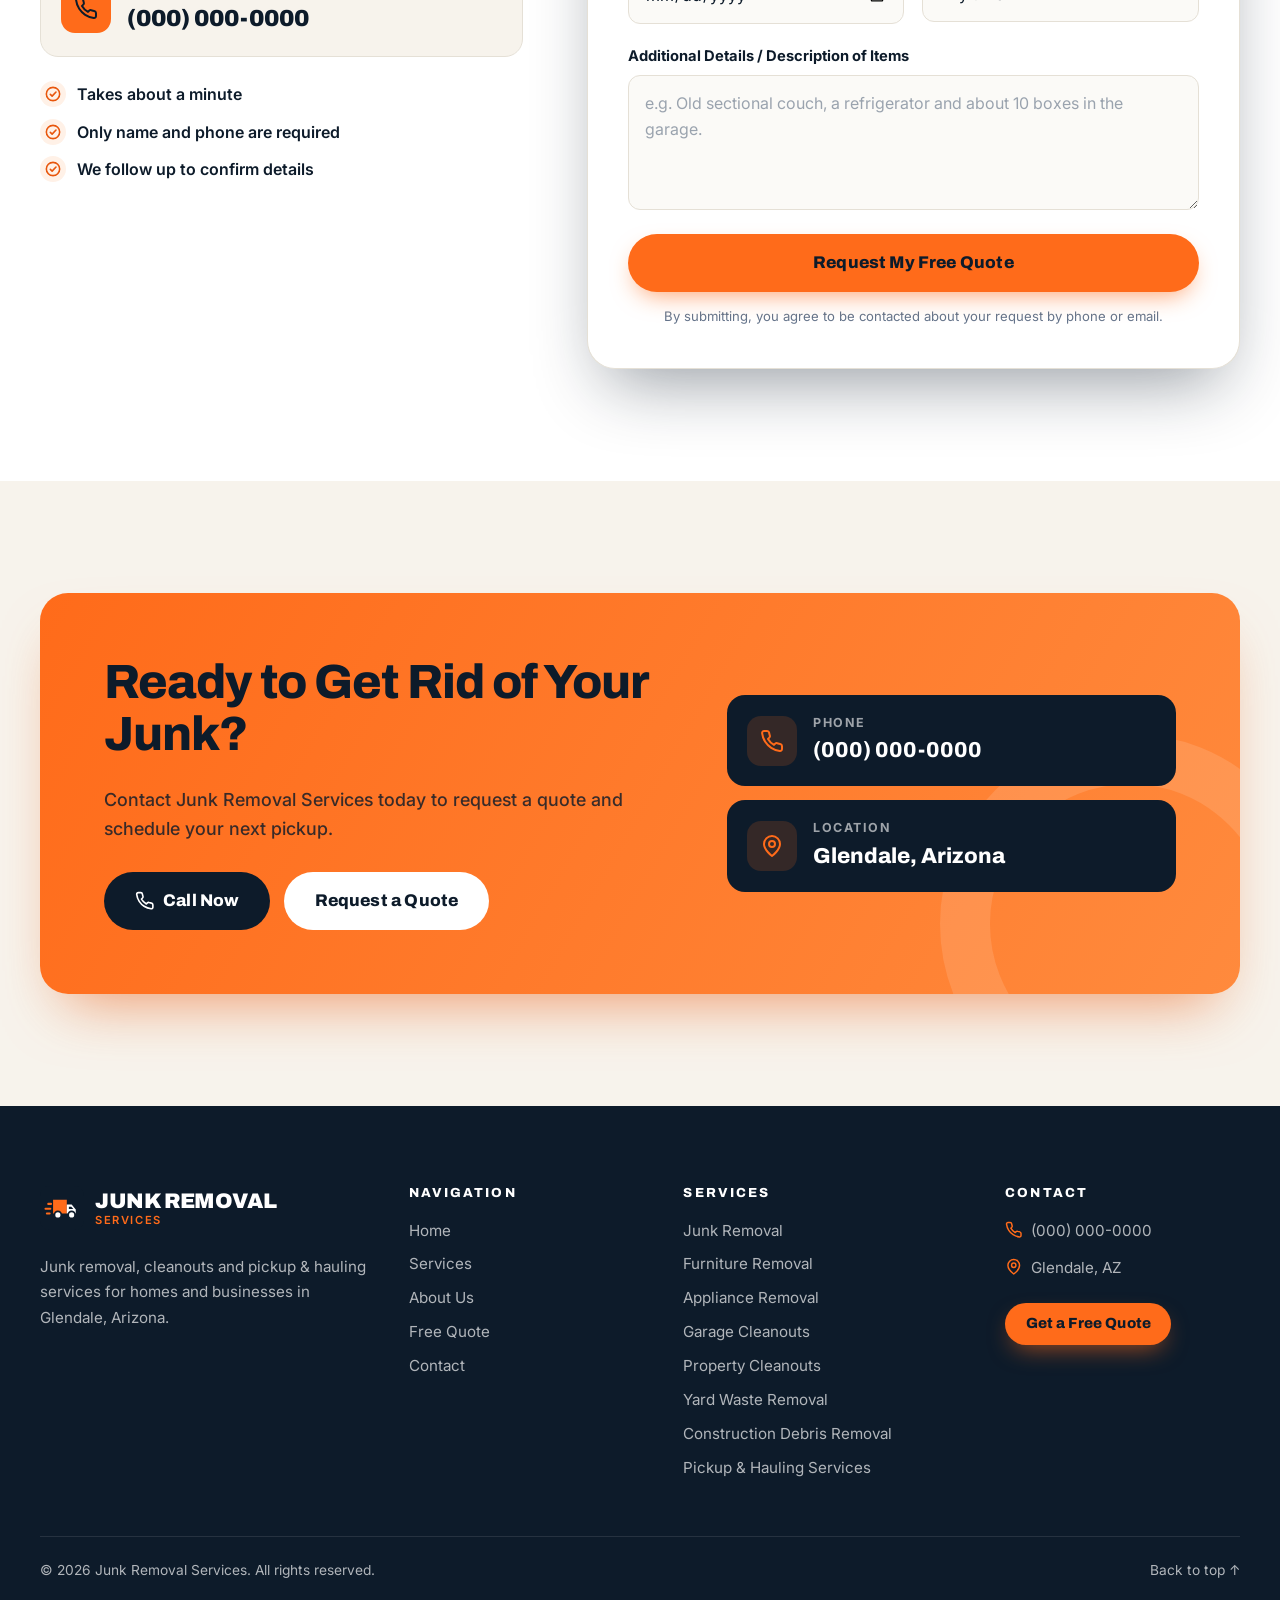
==== commit eaecbed4: "Change phone number to all 0s and rename company to Junk Removal Services (6aef5ba0c134ca4fa502a4c8)" ====
--- a/index.html
+++ b/index.html
@@ -3,23 +3,23 @@
 <head>
   <meta charset="UTF-8">
   <meta name="viewport" content="width=device-width, initial-scale=1">
-  <title>Junk Removal Glendale, AZ | Ultra Fast Pick Up and Haul Away</title>
-  <meta name="description" content="Fast, reliable junk removal and hauling in Glendale, AZ. Furniture, appliance, garage, property, yard waste and construction debris removal. Call (602) 768-3740 for a free quote.">
+  <title>Junk Removal Glendale, AZ | Junk Removal Services</title>
+  <meta name="description" content="Fast, reliable junk removal and hauling in Glendale, AZ. Furniture, appliance, garage, property, yard waste and construction debris removal. Call (000) 000-0000 for a free quote.">
   <meta name="theme-color" content="#0d1b2a">
 
   <!-- Open Graph / social sharing -->
   <meta property="og:type" content="website">
-  <meta property="og:site_name" content="Ultra Fast Pick Up and Haul Away">
+  <meta property="og:site_name" content="Junk Removal Services">
   <meta property="og:title" content="Fast & Reliable Junk Removal in Glendale, AZ">
-  <meta property="og:description" content="Furniture, appliances, garage and property cleanouts, yard waste and construction debris. Call (602) 768-3740 or request a free quote online.">
+  <meta property="og:description" content="Furniture, appliances, garage and property cleanouts, yard waste and construction debris. Call (000) 000-0000 or request a free quote online.">
   <meta property="og:image" content="assets/images/og-image.jpg">
   <meta property="og:image:width" content="1200">
   <meta property="og:image:height" content="630">
-  <meta property="og:image:alt" content="Ultra Fast Pick Up and Haul Away — Junk Removal in Glendale, AZ">
+  <meta property="og:image:alt" content="Junk Removal Services — Junk Removal in Glendale, AZ">
   <meta property="og:locale" content="en_US">
   <meta name="twitter:card" content="summary_large_image">
   <meta name="twitter:title" content="Fast & Reliable Junk Removal in Glendale, AZ">
-  <meta name="twitter:description" content="Junk removal, cleanouts and hauling in Glendale, AZ. Call (602) 768-3740.">
+  <meta name="twitter:description" content="Junk removal, cleanouts and hauling in Glendale, AZ. Call (000) 000-0000.">
   <meta name="twitter:image" content="assets/images/og-image.jpg">
 
   <link rel="icon" href="assets/images/logo-mark.svg" type="image/svg+xml">
@@ -35,9 +35,9 @@
   {
     "@context": "https://schema.org",
     "@type": "HomeAndConstructionBusiness",
-    "name": "Ultra Fast Pick Up and Haul Away",
+    "name": "Junk Removal Services",
     "description": "Junk removal, pickup and hauling services in Glendale, Arizona.",
-    "telephone": "+1-602-768-3740",
+    "telephone": "+1-000-000-0000",
     "image": "assets/images/og-image.jpg",
     "address": {
       "@type": "PostalAddress",
@@ -70,10 +70,10 @@
   <!-- ============ NAVIGATION ============ -->
   <header class="site-header" id="top">
     <div class="container nav-wrap">
-      <a class="brand" href="#top" aria-label="Ultra Fast Pick Up and Haul Away — home">
+      <a class="brand" href="#top" aria-label="Junk Removal Services — home">
         <span class="brand-text">
-          <span class="brand-name">Ultra Fast</span>
-          <span class="brand-sub">Pick Up &amp; Haul Away</span>
+          <span class="brand-name">Junk Removal</span>
+          <span class="brand-sub">Services</span>
         </span>
       </a>
 
@@ -86,17 +86,17 @@
         </ul>
         <div class="nav-mobile-cta">
           <a class="btn btn-primary btn-block" href="#quote">Get a Free Quote</a>
-          <a class="btn btn-outline-light btn-block" href="tel:+16027683740">
+          <a class="btn btn-outline-light btn-block" href="tel:+10000000000">
             <svg class="icon" aria-hidden="true"><use href="assets/icons/sprite.svg#i-phone"/></svg>
-            (602) 768-3740
+            (000) 000-0000
           </a>
         </div>
       </nav>
 
       <div class="nav-actions">
-        <a class="nav-phone" href="tel:+16027683740" aria-label="Call (602) 768-3740">
+        <a class="nav-phone" href="tel:+10000000000" aria-label="Call (000) 000-0000">
           <svg class="icon" aria-hidden="true"><use href="assets/icons/sprite.svg#i-phone"/></svg>
-          <span>(602) 768-3740</span>
+          <span>(000) 000-0000</span>
         </a>
         <a class="btn btn-primary btn-sm nav-quote" href="#quote">Get a Free Quote</a>
         <button class="nav-toggle" type="button" aria-controls="main-nav" aria-expanded="false" aria-label="Open menu">
@@ -117,15 +117,15 @@
             Serving Glendale, Arizona
           </p>
           <h1 id="hero-heading">Fast &amp; Reliable <span class="accent">Junk Removal</span> in Glendale, AZ</h1>
-          <p class="hero-lead">From unwanted furniture and appliances to complete property cleanouts, Ultra Fast Pick Up and Haul Away makes junk removal simple, convenient, and hassle-free.</p>
+          <p class="hero-lead">From unwanted furniture and appliances to complete property cleanouts, Junk Removal Services makes junk removal simple, convenient, and hassle-free.</p>
           <div class="hero-ctas">
             <a class="btn btn-primary btn-lg" href="#quote">
               Get a Free Quote
               <svg class="icon" aria-hidden="true"><use href="assets/icons/sprite.svg#i-arrow"/></svg>
             </a>
-            <a class="btn btn-outline-light btn-lg" href="tel:+16027683740">
+            <a class="btn btn-outline-light btn-lg" href="tel:+10000000000">
               <svg class="icon" aria-hidden="true"><use href="assets/icons/sprite.svg#i-phone"/></svg>
-              Call Now: (602) 768-3740
+              Call Now: (000) 000-0000
             </a>
           </div>
           <ul class="hero-points">
@@ -143,9 +143,9 @@
             <span class="badge-icon"><svg class="icon" aria-hidden="true"><use href="assets/icons/sprite.svg#i-truck"/></svg></span>
             <span><strong>We load it.</strong><br>We haul it away.</span>
           </div>
-          <a class="hero-badge hero-badge-bottom" href="tel:+16027683740">
+          <a class="hero-badge hero-badge-bottom" href="tel:+10000000000">
             <span class="badge-icon badge-icon-dark"><svg class="icon" aria-hidden="true"><use href="assets/icons/sprite.svg#i-phone"/></svg></span>
-            <span><small>Call for a free quote</small><strong>(602) 768-3740</strong></span>
+            <span><small>Call for a free quote</small><strong>(000) 000-0000</strong></span>
           </a>
         </div>
       </div>
@@ -241,7 +241,7 @@
         <div class="about-copy reveal">
           <p class="eyebrow">About Us</p>
           <h2 id="about-heading">Your Local Junk Removal &amp; Hauling Team</h2>
-          <p>Based in Glendale, Arizona, Ultra Fast Pick Up and Haul Away helps homeowners, renters, and businesses clear out unwanted items with convenient junk removal and hauling services. Whether it's a single bulky item or a larger cleanout project, our goal is to make the process as simple and stress-free as possible.</p>
+          <p>Based in Glendale, Arizona, Junk Removal Services helps homeowners, renters, and businesses clear out unwanted items with convenient junk removal and hauling services. Whether it's a single bulky item or a larger cleanout project, our goal is to make the process as simple and stress-free as possible.</p>
           <ul class="check-list">
             <li><svg class="icon" aria-hidden="true"><use href="assets/icons/sprite.svg#i-check"/></svg>Homeowners, renters, landlords &amp; businesses</li>
             <li><svg class="icon" aria-hidden="true"><use href="assets/icons/sprite.svg#i-check"/></svg>One bulky item or a full cleanout</li>
@@ -249,9 +249,9 @@
           </ul>
           <div class="btn-row">
             <a class="btn btn-primary" href="#quote">Request a Free Quote</a>
-            <a class="btn btn-ghost" href="tel:+16027683740">
+            <a class="btn btn-ghost" href="tel:+10000000000">
               <svg class="icon" aria-hidden="true"><use href="assets/icons/sprite.svg#i-phone"/></svg>
-              (602) 768-3740
+              (000) 000-0000
             </a>
           </div>
         </div>
@@ -332,7 +332,7 @@
             <span class="quote-call-icon"><svg class="icon" aria-hidden="true"><use href="assets/icons/sprite.svg#i-phone"/></svg></span>
             <div>
               <small>Prefer to talk it through?</small>
-              <a href="tel:+16027683740">(602) 768-3740</a>
+              <a href="tel:+10000000000">(000) 000-0000</a>
             </div>
           </div>
           <ul class="check-list">
@@ -424,9 +424,9 @@
         <div class="contact-panel reveal">
           <div class="contact-copy">
             <h2 id="contact-heading">Ready to Get Rid of Your Junk?</h2>
-            <p>Contact Ultra Fast Pick Up and Haul Away today to request a quote and schedule your next pickup.</p>
+            <p>Contact Junk Removal Services today to request a quote and schedule your next pickup.</p>
             <div class="btn-row">
-              <a class="btn btn-dark btn-lg" href="tel:+16027683740">
+              <a class="btn btn-dark btn-lg" href="tel:+10000000000">
                 <svg class="icon" aria-hidden="true"><use href="assets/icons/sprite.svg#i-phone"/></svg>
                 Call Now
               </a>
@@ -434,9 +434,9 @@
             </div>
           </div>
           <div class="contact-info">
-            <a class="info-card" href="tel:+16027683740">
+            <a class="info-card" href="tel:+10000000000">
               <span class="info-icon"><svg class="icon" aria-hidden="true"><use href="assets/icons/sprite.svg#i-phone"/></svg></span>
-              <span><small>Phone</small><strong>(602) 768-3740</strong></span>
+              <span><small>Phone</small><strong>(000) 000-0000</strong></span>
             </a>
             <div class="info-card">
               <span class="info-icon"><svg class="icon" aria-hidden="true"><use href="assets/icons/sprite.svg#i-pin"/></svg></span>
@@ -452,11 +452,11 @@
   <footer class="site-footer">
     <div class="container footer-grid">
       <div class="footer-brand">
-        <a class="brand" href="#top" aria-label="Ultra Fast Pick Up and Haul Away — back to top">
+        <a class="brand" href="#top" aria-label="Junk Removal Services — back to top">
           <img src="assets/images/logo-mark.svg" alt="" width="44" height="44" loading="lazy">
           <span class="brand-text">
-            <span class="brand-name">Ultra Fast</span>
-            <span class="brand-sub">Pick Up &amp; Haul Away</span>
+            <span class="brand-name">Junk Removal</span>
+            <span class="brand-sub">Services</span>
           </span>
         </a>
         <p>Junk removal, cleanouts and pickup &amp; hauling services for homes and businesses in Glendale, Arizona.</p>
@@ -487,21 +487,21 @@
       <div class="footer-col">
         <h3>Contact</h3>
         <ul class="footer-contact">
-          <li><a href="tel:+16027683740"><svg class="icon" aria-hidden="true"><use href="assets/icons/sprite.svg#i-phone"/></svg>(602) 768-3740</a></li>
+          <li><a href="tel:+10000000000"><svg class="icon" aria-hidden="true"><use href="assets/icons/sprite.svg#i-phone"/></svg>(000) 000-0000</a></li>
           <li><span><svg class="icon" aria-hidden="true"><use href="assets/icons/sprite.svg#i-pin"/></svg>Glendale, AZ</span></li>
         </ul>
         <a class="btn btn-primary btn-sm" href="#quote">Get a Free Quote</a>
       </div>
     </div>
     <div class="container footer-bottom">
-      <p>&copy; <span data-year>2026</span> Ultra Fast Pick Up and Haul Away. All rights reserved.</p>
+      <p>&copy; <span data-year>2026</span> Junk Removal Services. All rights reserved.</p>
       <a href="#top" class="back-top">Back to top ↑</a>
     </div>
   </footer>
 
   <!-- Mobile sticky call bar -->
   <div class="mobile-bar" aria-label="Quick contact">
-    <a class="mobile-bar-call" href="tel:+16027683740">
+    <a class="mobile-bar-call" href="tel:+10000000000">
       <svg class="icon" aria-hidden="true"><use href="assets/icons/sprite.svg#i-phone"/></svg>
       Call Now
     </a>
--- a/style.css
+++ b/style.css
@@ -1,5 +1,5 @@
 /* ==========================================================
-   Ultra Fast Pick Up and Haul Away — main stylesheet
+   Junk Removal Services — main stylesheet
    ========================================================== */
 
 :root {
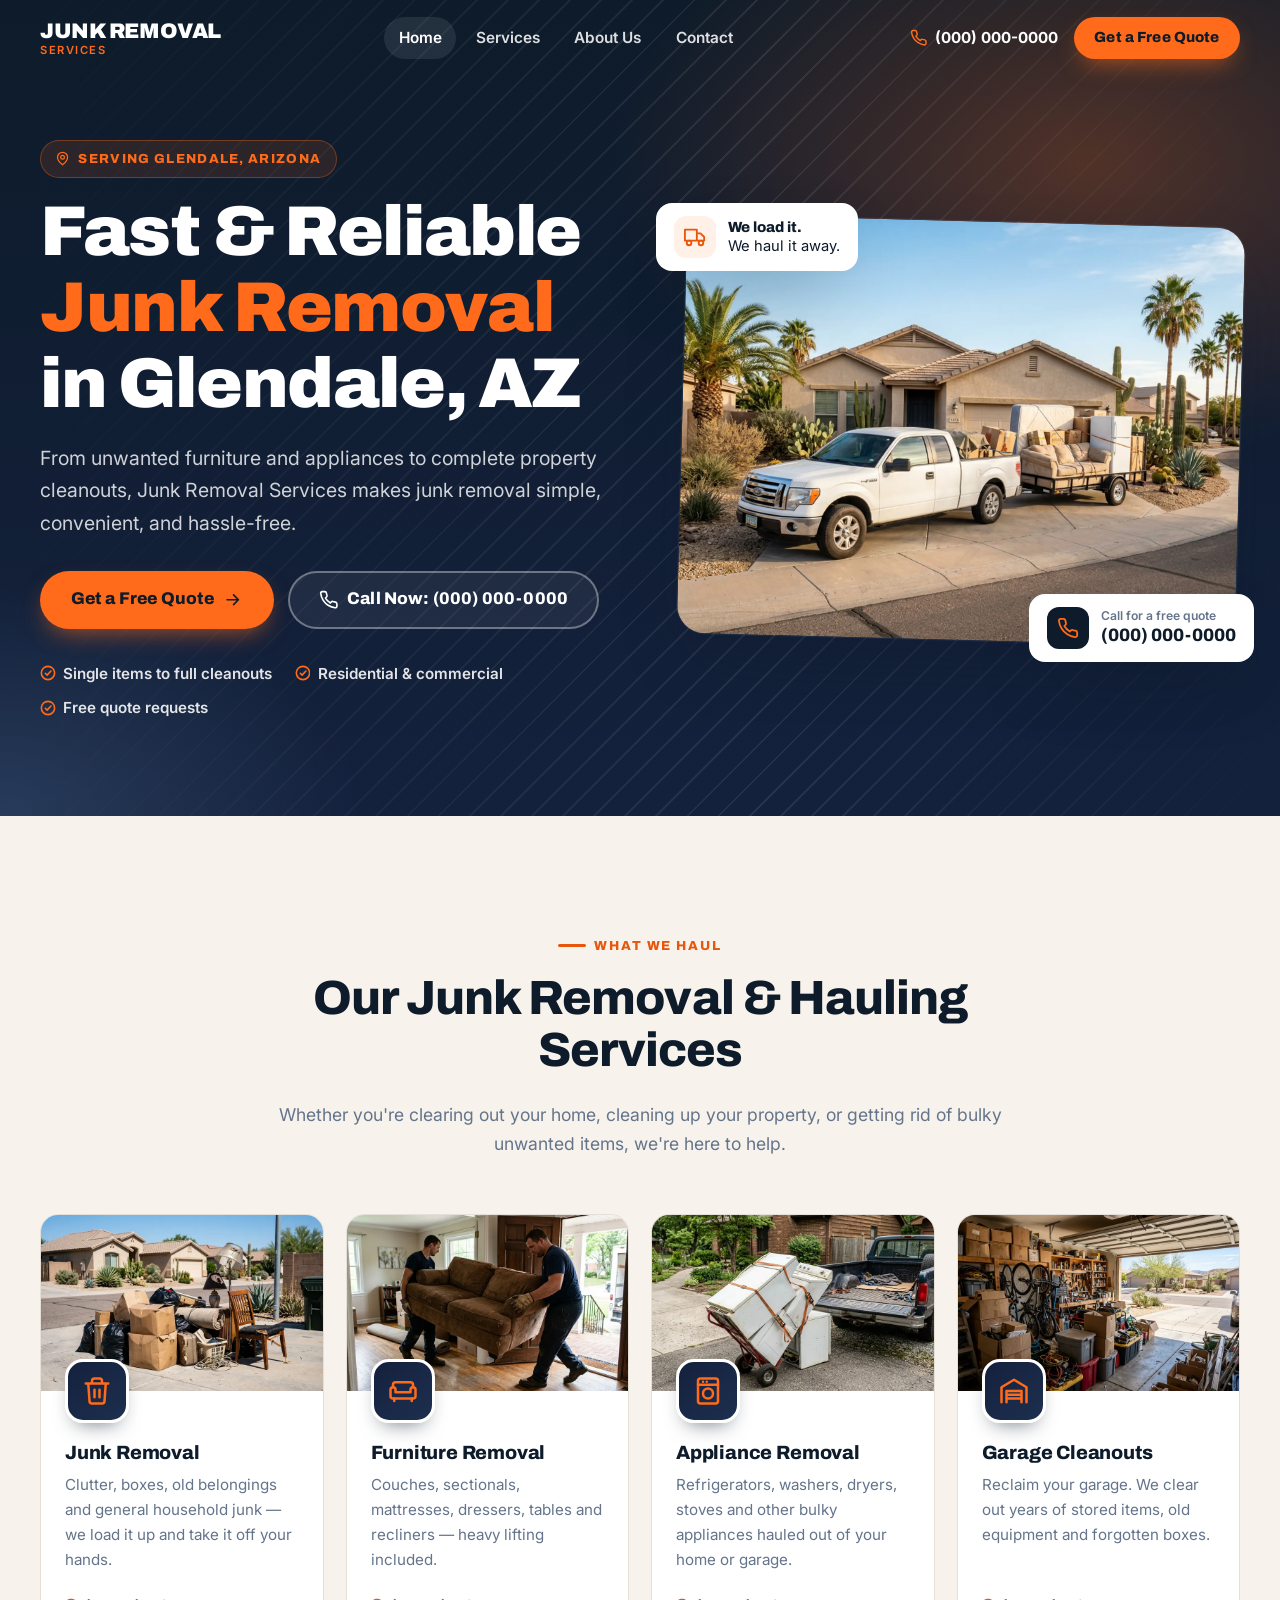
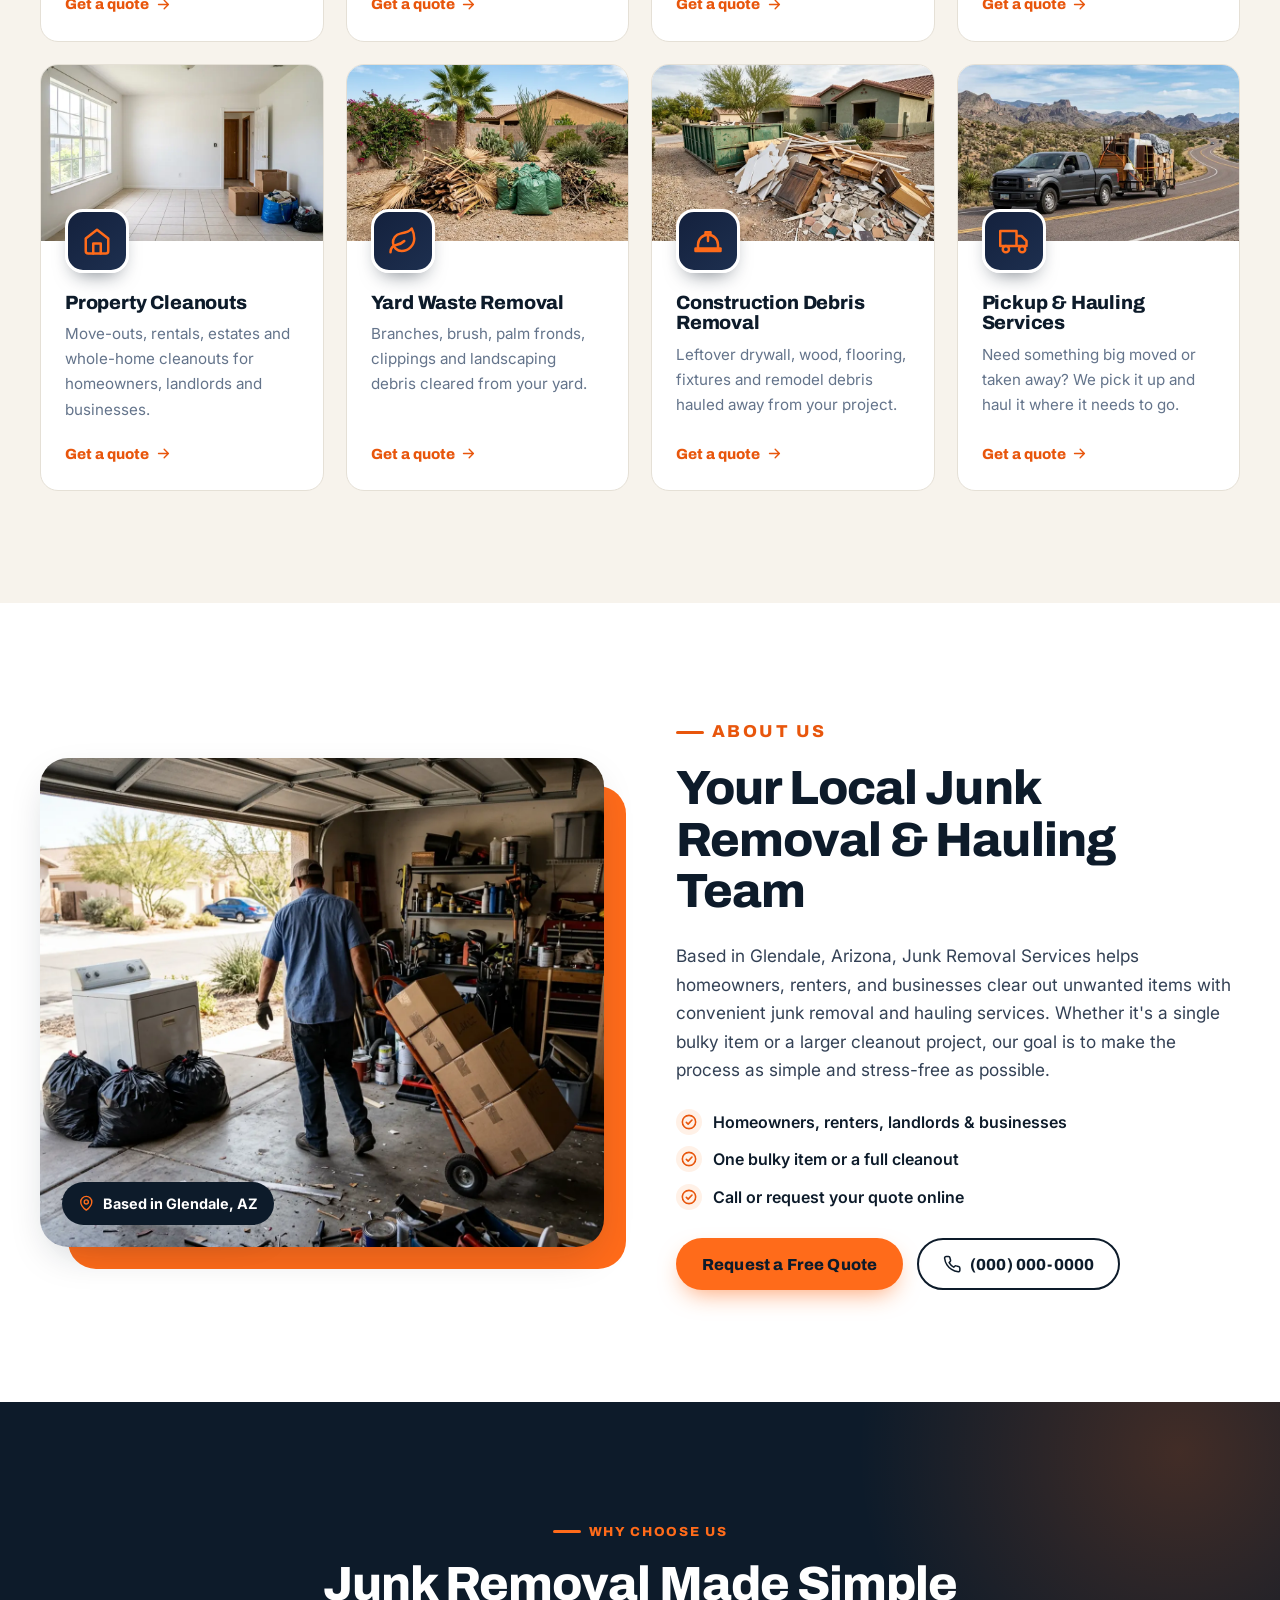
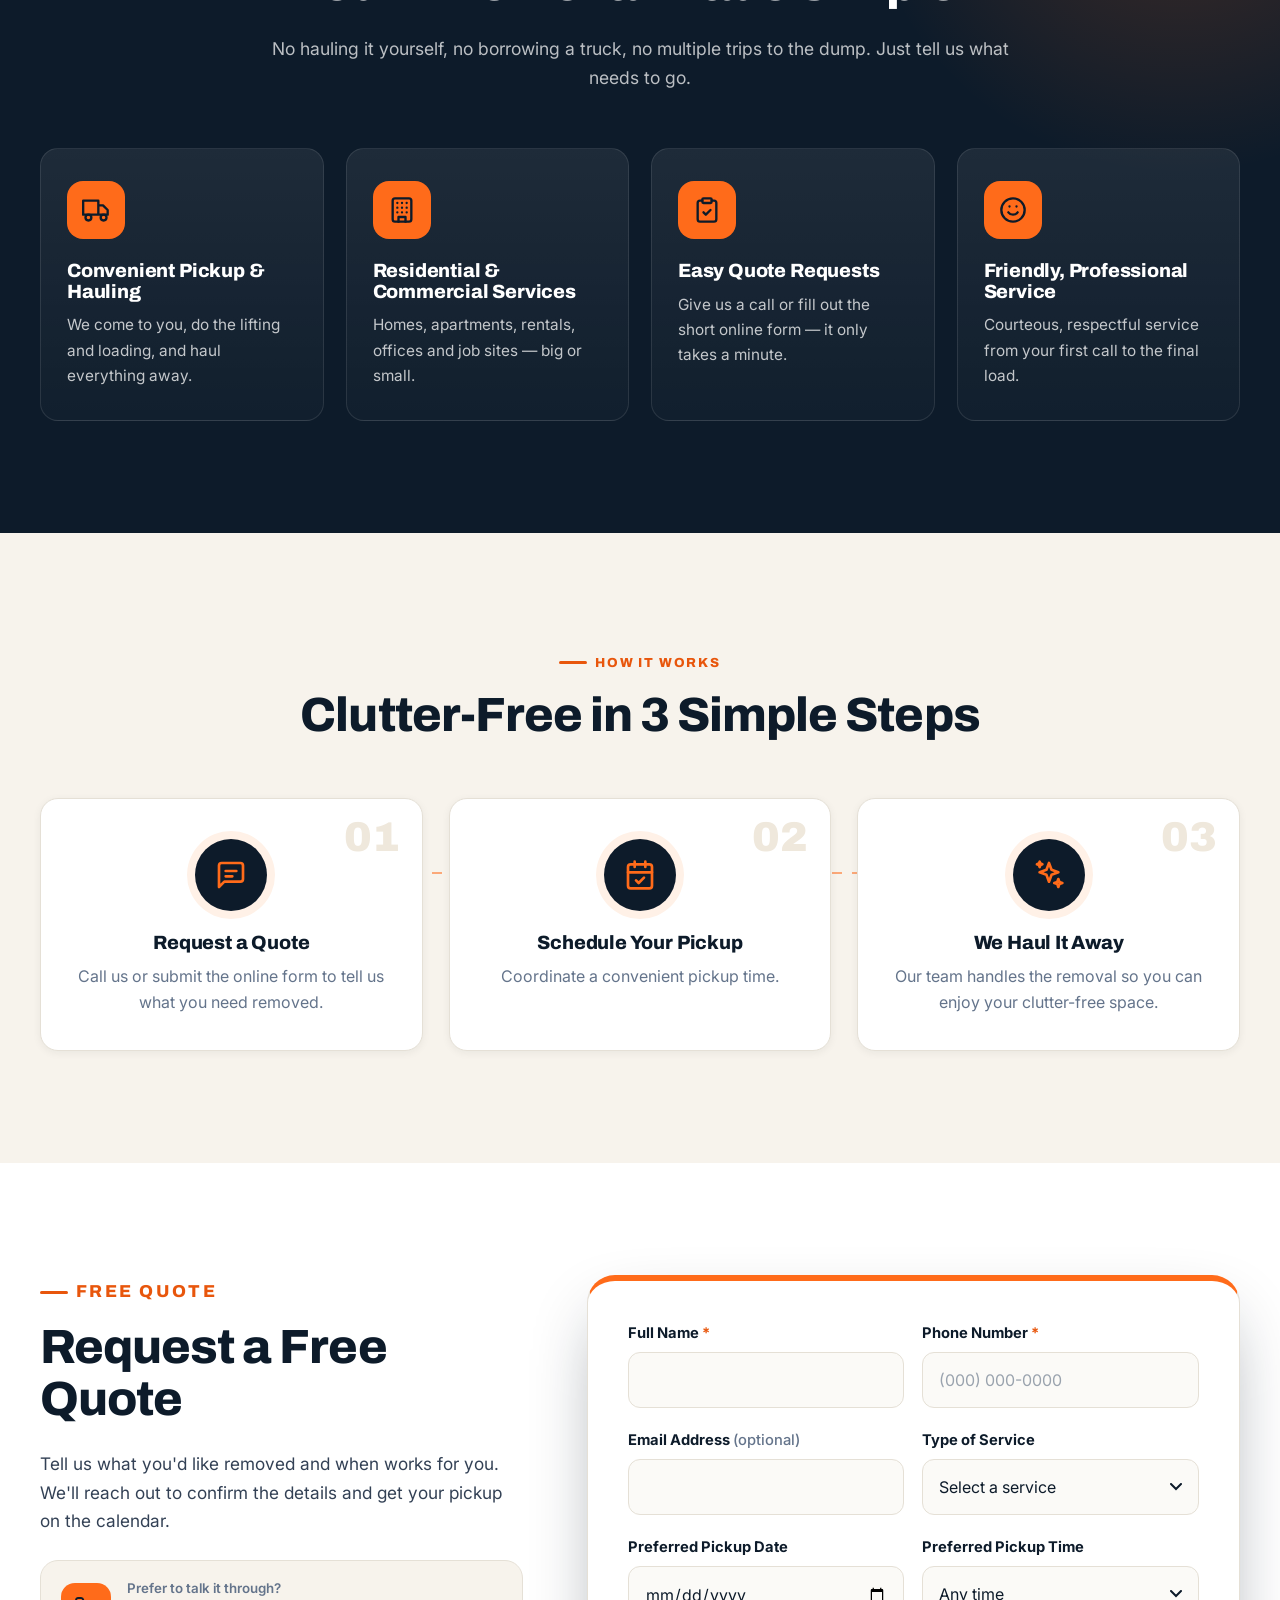
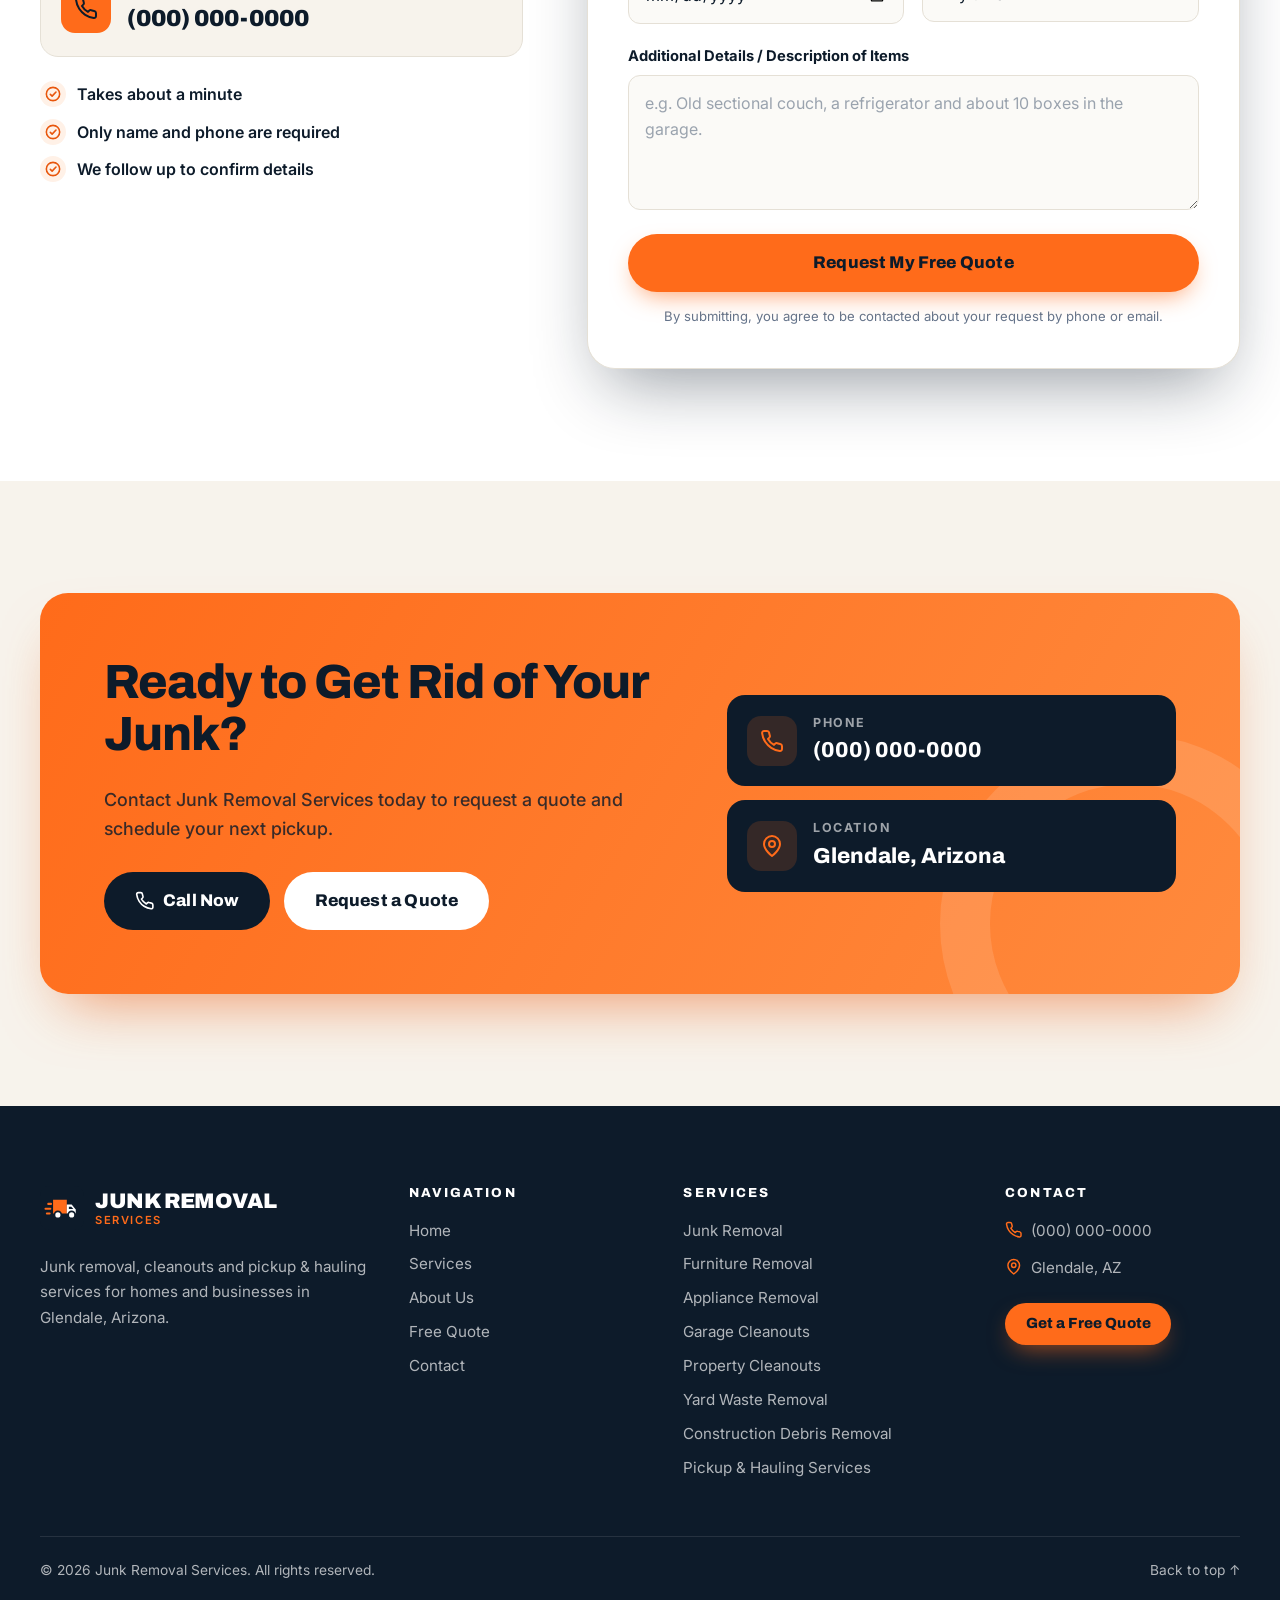
==== commit 21fbbc91: "Replace leftover example phone number with (000) 000-0000 (6aef5e23f3ab2a1e8b44268b) Co-Authored-By:" ====
--- a/index.html
+++ b/index.html
@@ -358,7 +358,7 @@
 
               <div class="field">
                 <label for="phone">Phone Number <span class="req" aria-hidden="true">*</span></label>
-                <input type="tel" id="phone" name="phone" autocomplete="tel" inputmode="tel" required placeholder="(602) 555-0123" maxlength="20" aria-describedby="phone-error">
+                <input type="tel" id="phone" name="phone" autocomplete="tel" inputmode="tel" required placeholder="(000) 000-0000" maxlength="20" aria-describedby="phone-error">
                 <p class="field-error" id="phone-error" aria-live="polite"></p>
               </div>
 
